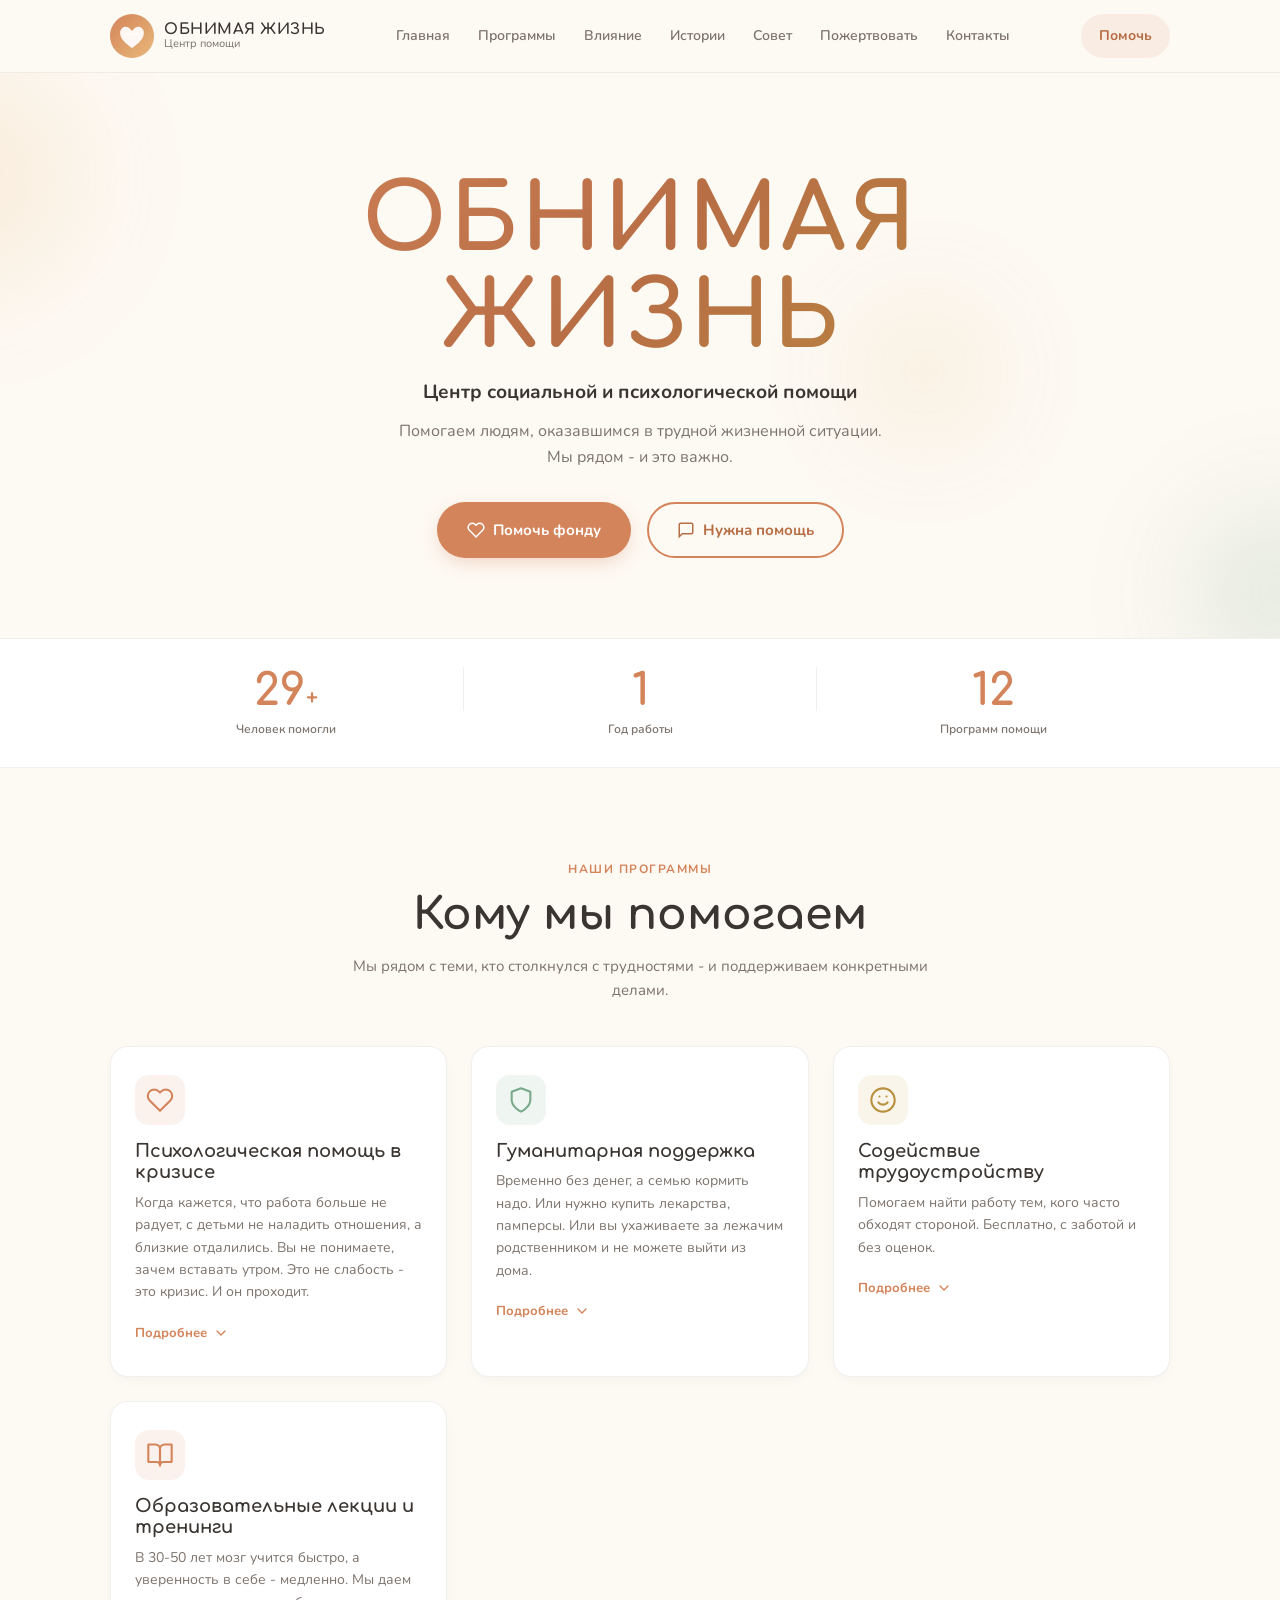
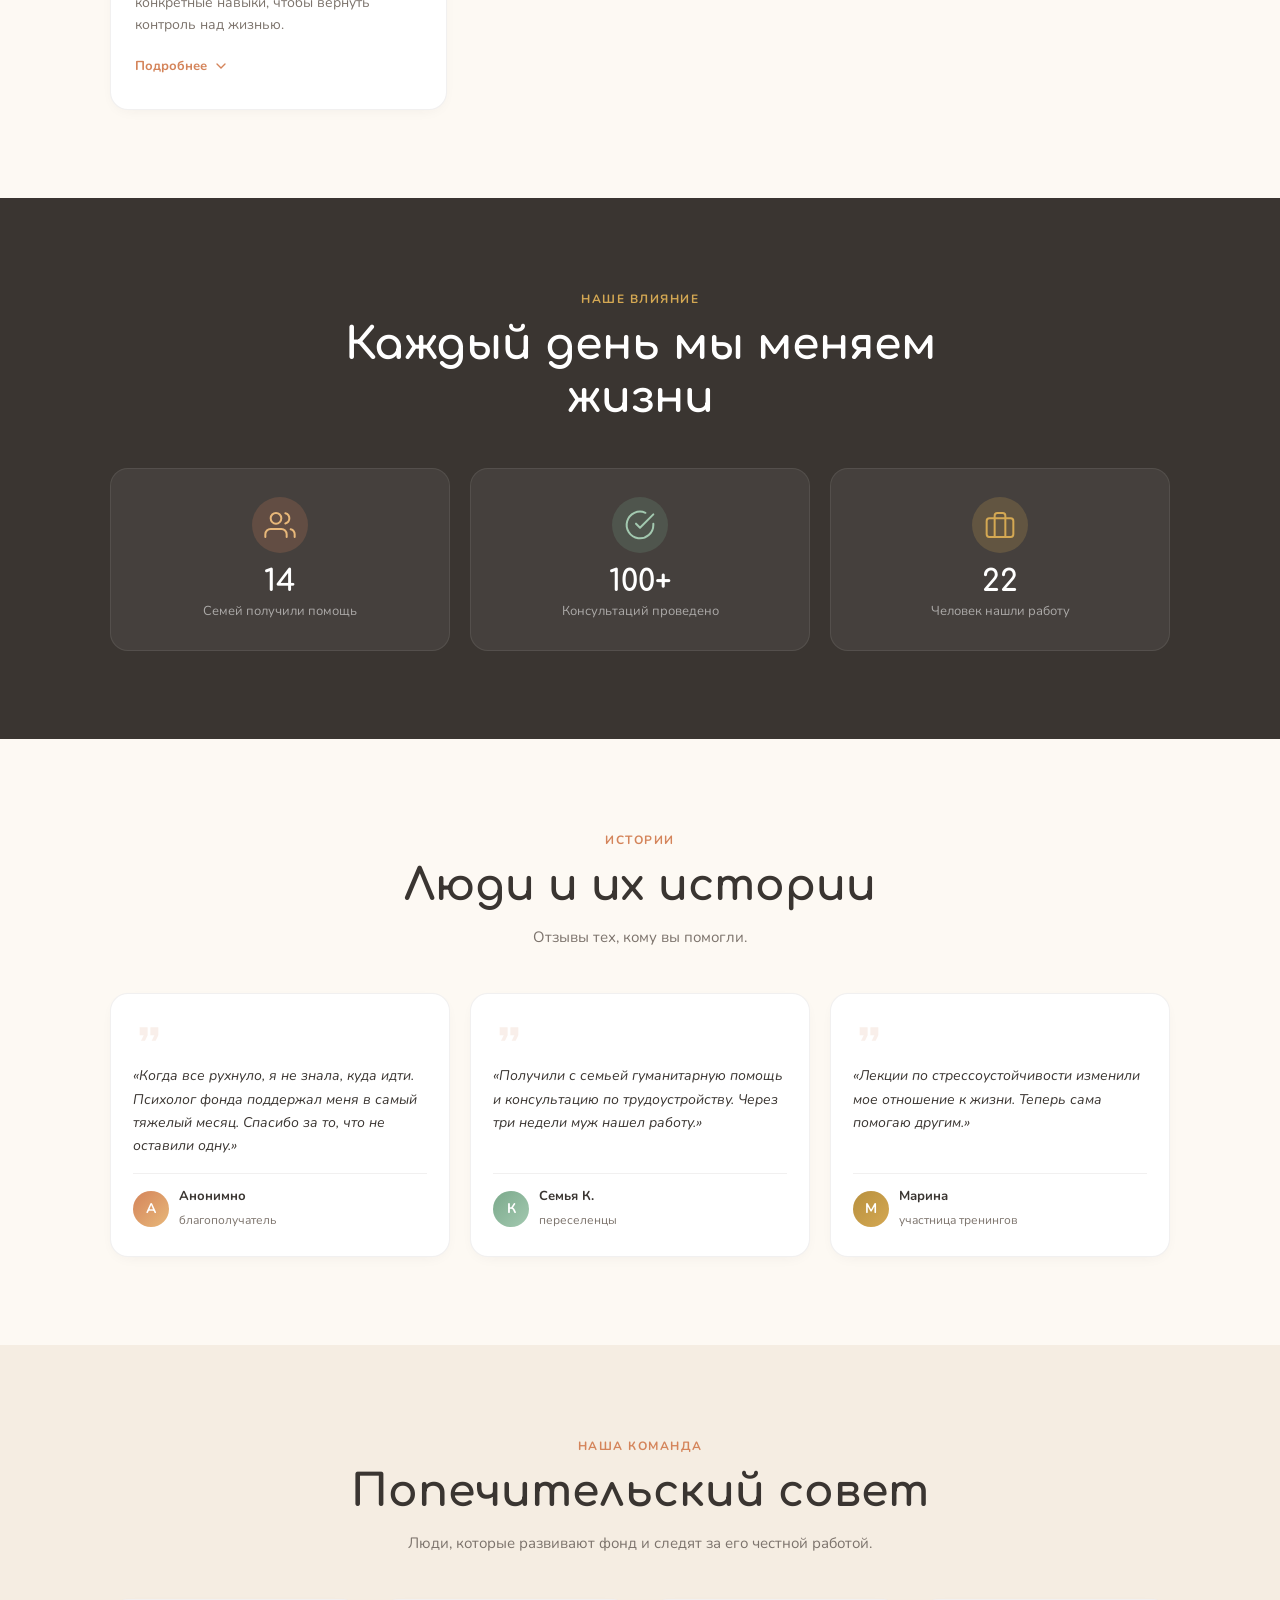
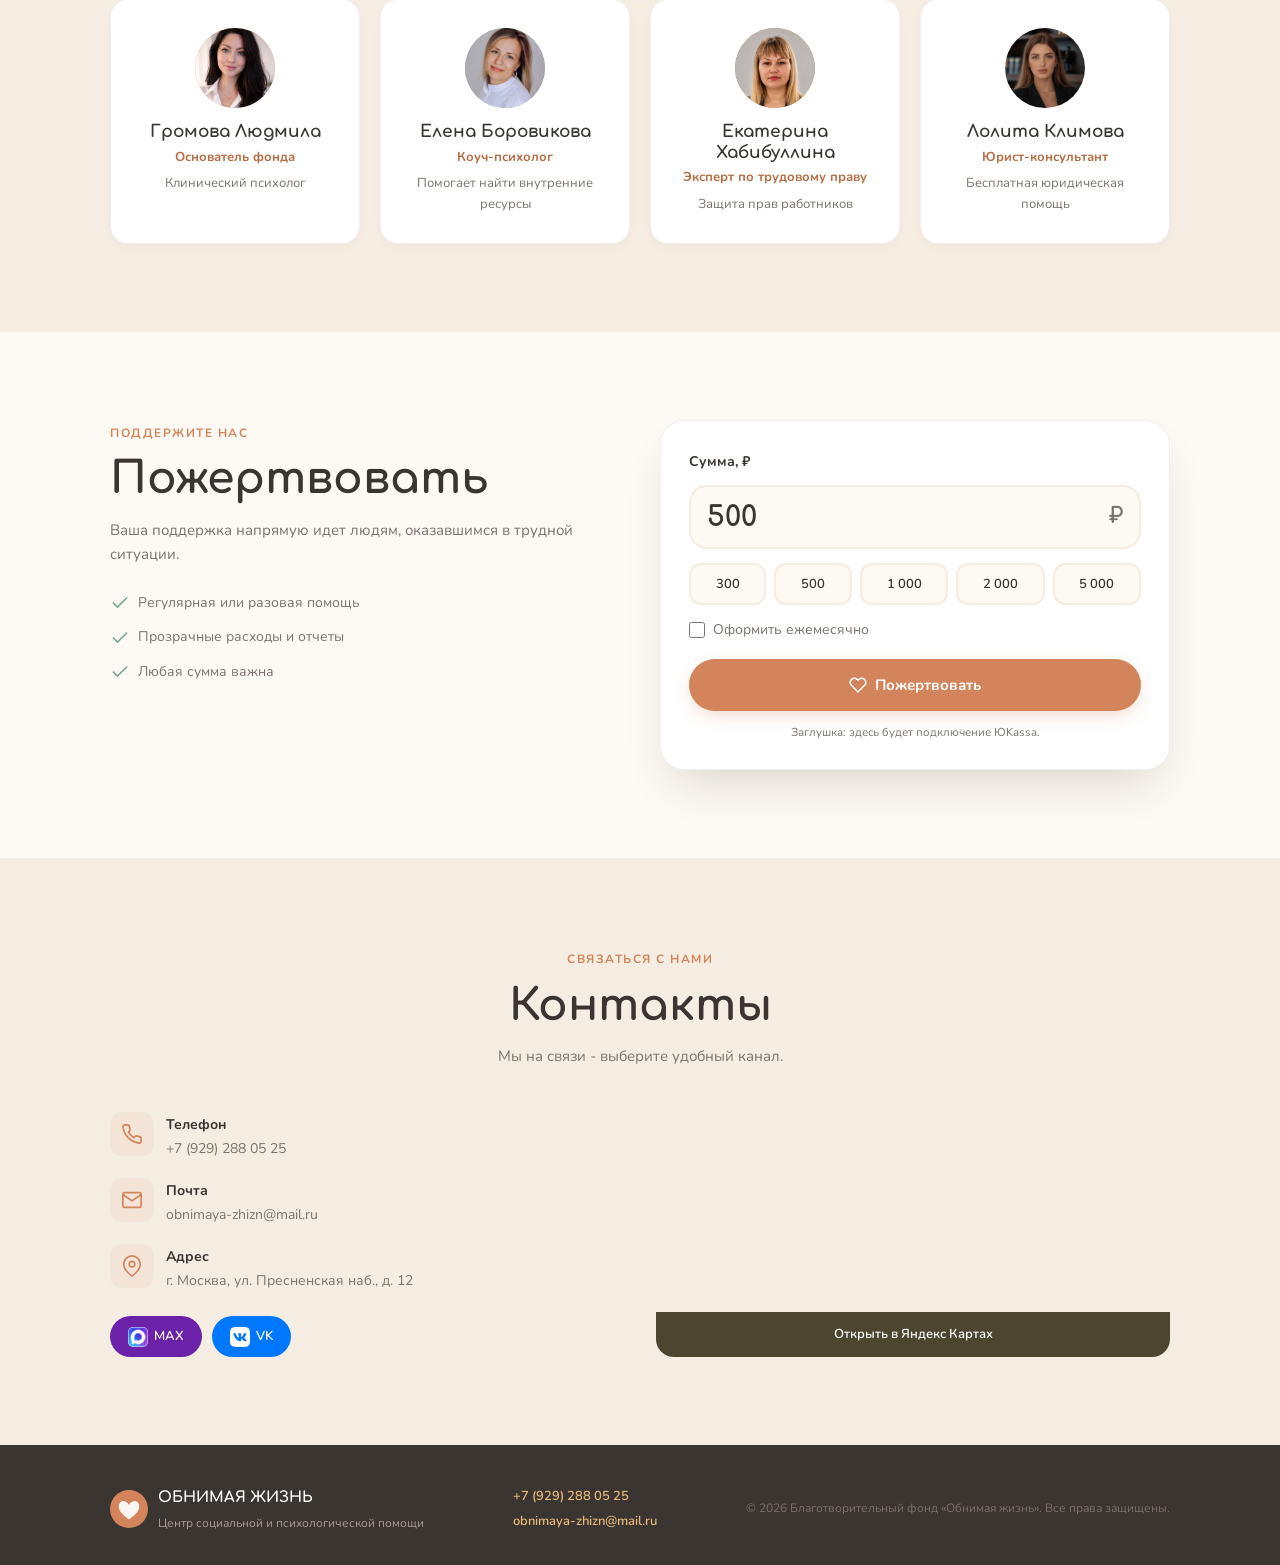
==== index.html @ 8d812152 "Add files via upload" ====
<!DOCTYPE html>
<html lang="ru">
<head>
  <meta charset="UTF-8" />
  <meta name="viewport" content="width=device-width, initial-scale=1.0" />
  <meta name="color-scheme" content="light" />
  <title>ОБНИМАЯ ЖИЗНЬ - Центр социальной и психологической помощи</title>
  <meta name="description" content="Благотворительный фонд «Обнимая жизнь» - помогаем людям, оказавшимся в трудной жизненной ситуации." />
  <link rel="preconnect" href="https://fonts.googleapis.com" />
  <link rel="preconnect" href="https://fonts.gstatic.com" crossorigin />
  <link href="https://fonts.googleapis.com/css2?family=Nunito:wght@400;500;600;700;800&family=Comfortaa:wght@400;500;600;700&display=swap" rel="stylesheet" />
  <link rel="stylesheet" href="styles.css" />
</head>
<body>

  <a href="#main-content" class="skip-link">Перейти к основному содержимому</a>

  <div class="scroll-progress" id="scrollProgress"></div>

  <header class="site-header" id="siteHeader">
    <div class="container header-inner">
      <a href="#home" class="brand" aria-label="Обнимая жизнь - на главную">
        <svg class="brand-logo" viewBox="0 0 44 44" width="44" height="44" aria-hidden="true" focusable="false">
          <defs>
            <linearGradient id="logoGrad" x1="0%" y1="0%" x2="100%" y2="100%">
              <stop offset="0%" stop-color="#D4845A"/>
              <stop offset="100%" stop-color="#E8B87A"/>
            </linearGradient>
          </defs>
          <circle cx="22" cy="22" r="22" fill="url(#logoGrad)"/>
          <path d="M22 34c-1.5-1-8-5.5-10.5-10C9 19 10 14.5 14 13c2.5-1 5.5.5 8 4 2.5-3.5 5.5-5 8-4 4 1.5 5 6 2.5 11C30 28.5 23.5 33 22 34z" fill="#fff" fill-opacity=".92"/>
          <path d="M16 21c1.5-2 3.5-2.5 6 0 2.5-2.5 4.5-2 6 0" stroke="#fff" stroke-width="1.8" fill="none" stroke-linecap="round" opacity=".5"/>
        </svg>
        <span class="brand-text">
          <strong>ОБНИМАЯ ЖИЗНЬ</strong>
          <small>Центр помощи</small>
        </span>
      </a>

      <nav class="nav" id="nav">
        <a href="#home">Главная</a>
        <a href="#programs">Программы</a>
        <a href="#impact">Влияние</a>
        <a href="#reviews">Истории</a>
        <a href="#council">Совет</a>
        <a href="#donate">Пожертвовать</a>
        <a href="#contacts">Контакты</a>
      </nav>

      <div class="header-actions">
        <a href="#donate" class="btn btn-ghost">Помочь</a>
        <button class="nav-toggle" id="navToggle" aria-label="Открыть меню навигации">
          <svg width="24" height="24" viewBox="0 0 24 24" fill="none" stroke="currentColor" stroke-width="2" stroke-linecap="round" aria-hidden="true" focusable="false"><line x1="3" y1="6" x2="21" y2="6"/><line x1="3" y1="12" x2="21" y2="12"/><line x1="3" y1="18" x2="21" y2="18"/></svg>
        </button>
      </div>
    </div>
  </header>

  <main id="main-content">

    <!-- HERO -->
    <section class="hero" id="home">
      <div class="hero-bg">
        <div class="blob blob-1" aria-hidden="true"></div>
        <div class="blob blob-2" aria-hidden="true"></div>
        <div class="blob blob-3" aria-hidden="true"></div>
      </div>
      <div class="container hero-inner">
        <h1 class="hero-title">ОБНИМАЯ<br/>ЖИЗНЬ</h1>
        <p class="hero-sub">Центр социальной и психологической помощи</p>
        <p class="hero-desc">Помогаем людям, оказавшимся в трудной жизненной ситуации.<br/>Мы рядом - и это важно.</p>
        <div class="hero-buttons">
          <a href="#donate" class="btn btn-primary btn-lg">
            <svg width="18" height="18" viewBox="0 0 24 24" fill="none" stroke="currentColor" stroke-width="2" stroke-linecap="round" aria-hidden="true" focusable="false"><path d="M20.84 4.61a5.5 5.5 0 0 0-7.78 0L12 5.67l-1.06-1.06a5.5 5.5 0 0 0-7.78 7.78l1.06 1.06L12 21.23l7.78-7.78 1.06-1.06a5.5 5.5 0 0 0 0-7.78z"/></svg>
            Помочь фонду
          </a>
          <button class="btn btn-outline btn-lg" id="needHelpBtn">
            <svg width="18" height="18" viewBox="0 0 24 24" fill="none" stroke="currentColor" stroke-width="2" stroke-linecap="round" aria-hidden="true" focusable="false"><path d="M21 15a2 2 0 0 1-2 2H7l-4 4V5a2 2 0 0 1 2-2h14a2 2 0 0 1 2 2z"/></svg>
            Нужна помощь
          </button>
        </div>
      </div>
    </section>

    <!-- STATS -->
    <section class="stats-bar">
      <div class="container stats-inner">
        <div class="stat reveal">
          <span class="stat-value">
            <span class="stat-num" data-target="29">0</span>
            <span class="stat-plus">+</span>
          </span>
          <span class="stat-label">Человек помогли</span>
        </div>
        <div class="stat-divider" aria-hidden="true"></div>
        <div class="stat reveal">
          <span class="stat-num" data-target="1">0</span>
          <span class="stat-label">Год работы</span>
        </div>
        <div class="stat-divider" aria-hidden="true"></div>
        <div class="stat reveal">
          <span class="stat-num" data-target="12">0</span>
          <span class="stat-label">Программ помощи</span>
        </div>
      </div>
    </section>

    <!-- PROGRAMS -->
    <section class="section" id="programs">
      <div class="container">
        <div class="section-head reveal">
          <span class="section-tag">Наши программы</span>
          <h2 class="section-title">Кому мы помогаем</h2>
          <p class="section-lead">Мы рядом с теми, кто столкнулся с трудностями - и поддерживаем конкретными делами.</p>
        </div>
        <div class="cards-grid">

          <!-- Card 1 -->
          <article class="card reveal">
            <div class="card-icon">
              <svg viewBox="0 0 24 24" width="28" height="28" fill="none" stroke="currentColor" stroke-width="1.8" stroke-linecap="round" stroke-linejoin="round" aria-hidden="true" focusable="false"><path d="M20.84 4.61a5.5 5.5 0 0 0-7.78 0L12 5.67l-1.06-1.06a5.5 5.5 0 0 0-7.78 7.78l1.06 1.06L12 21.23l7.78-7.78 1.06-1.06a5.5 5.5 0 0 0 0-7.78z"/></svg>
            </div>
            <h3>Психологическая помощь в кризисе</h3>
            <p>Когда кажется, что работа больше не радует, с детьми не наладить отношения, а близкие отдалились. Вы не понимаете, зачем вставать утром. Это не слабость - это кризис. И он проходит.</p>
            <div class="card-expand" id="expand1">
              <p>Это не лень и не придумки. Это настоящий момент, когда нужна поддержка. Мы бесплатно консультируем дистанционно - просто напишите нам.</p>
              <p>Наши психологи работают с людьми, которые пережили катастрофы, конфликты, потеряли близких или просто зашли в тупик. Без суждений, без лишних вопросов.</p>
            </div>
            <button class="card-toggle" data-target="expand1" aria-expanded="false" aria-controls="expand1">
              <span class="toggle-text">Подробнее</span>
              <svg class="toggle-icon" width="16" height="16" viewBox="0 0 24 24" fill="none" stroke="currentColor" stroke-width="2" stroke-linecap="round" aria-hidden="true" focusable="false"><polyline points="6 9 12 15 18 9"/></svg>
            </button>
          </article>

          <!-- Card 2 -->
          <article class="card reveal">
            <div class="card-icon card-icon--green">
              <svg viewBox="0 0 24 24" width="28" height="28" fill="none" stroke="currentColor" stroke-width="1.8" stroke-linecap="round" stroke-linejoin="round" aria-hidden="true" focusable="false"><path d="M12 22s8-4 8-10V5l-8-3-8 3v7c0 6 8 10 8 10z"/></svg>
            </div>
            <h3>Гуманитарная поддержка</h3>
            <p>Временно без денег, а семью кормить надо. Или нужно купить лекарства, памперсы. Или вы ухаживаете за лежачим родственником и не можете выйти из дома.</p>
            <div class="card-expand" id="expand2">
              <p>Переехали в другой город без вещей? Мы не будем спрашивать почему. Просто дадим всё, что нужно.</p>
              <p>Продукты, вещи, средства гигиены - всё это мы собираем и передаём семьям, инвалидам, пенсионерам и переселенцам. Быстро и без бюрократии.</p>
            </div>
            <button class="card-toggle" data-target="expand2" aria-expanded="false" aria-controls="expand2">
              <span class="toggle-text">Подробнее</span>
              <svg class="toggle-icon" width="16" height="16" viewBox="0 0 24 24" fill="none" stroke="currentColor" stroke-width="2" stroke-linecap="round" aria-hidden="true" focusable="false"><polyline points="6 9 12 15 18 9"/></svg>
            </button>
          </article>

          <!-- Card 3 -->
          <article class="card reveal">
            <div class="card-icon card-icon--amber">
              <svg viewBox="0 0 24 24" width="28" height="28" fill="none" stroke="currentColor" stroke-width="1.8" stroke-linecap="round" stroke-linejoin="round" aria-hidden="true" focusable="false"><circle cx="12" cy="12" r="10"/><path d="M8 14s1.5 2 4 2 4-2 4-2"/><line x1="9" y1="9" x2="9.01" y2="9"/><line x1="15" y1="9" x2="15.01" y2="9"/></svg>
            </div>
            <h3>Содействие трудоустройству</h3>
            <p>Помогаем найти работу тем, кого часто обходят стороной. Бесплатно, с заботой и без оценок.</p>
            <div class="card-expand" id="expand3">
              <p><strong>Карьерная консультация (онлайн, 1 час):</strong> Разберемся, куда вас реально возьмут с вашим опытом. Даже если кажется, что он никому не нужен.</p>
              <p><strong>Резюме, которое работает:</strong> Напишем так, чтобы акцент был на результат, а не на годы. Скроем возраст, перерывы, отсутствие диплома.</p>
              <p><strong>Подготовка к собеседованию:</strong> Потренируемся ответить на сложные вопросы: "Почему ушли?", "Вам не много лет?" Учим отвечать с достоинством.</p>
              <p><strong>Работодатели, которые ждут:</strong> Компании, берущие людей 40+, с инвалидностью, мам в декрете. Ваше резюме увидят первым.</p>
              <p><strong>Проверка трудового договора:</strong> Перед подписанием покажите нам - проверим, нет ли ловушек или заниженной оплаты.</p>
            </div>
            <button class="card-toggle" data-target="expand3" aria-expanded="false" aria-controls="expand3">
              <span class="toggle-text">Подробнее</span>
              <svg class="toggle-icon" width="16" height="16" viewBox="0 0 24 24" fill="none" stroke="currentColor" stroke-width="2" stroke-linecap="round" aria-hidden="true" focusable="false"><polyline points="6 9 12 15 18 9"/></svg>
            </button>
          </article>

          <!-- Card 4 -->
          <article class="card card--wide reveal">
            <div class="card-icon">
              <svg viewBox="0 0 24 24" width="28" height="28" fill="none" stroke="currentColor" stroke-width="1.8" stroke-linecap="round" stroke-linejoin="round" aria-hidden="true" focusable="false"><path d="M2 3h6a4 4 0 0 1 4 4v14a3 3 0 0 0-3-3H2z"/><path d="M22 3h-6a4 4 0 0 0-4 4v14a3 3 0 0 1 3-3h7z"/></svg>
            </div>
            <h3>Образовательные лекции и тренинги</h3>
            <p>В 30-50 лет мозг учится быстро, а уверенность в себе - медленно. Мы даем конкретные навыки, чтобы вернуть контроль над жизнью.</p>
            <div class="card-expand" id="expand4">
              <p>Все бесплатно. В записи - можно смотреть ночью, когда не спится. Стрессоустойчивость, самопомощь, здоровье, закон - все, что нужно, чтобы вернуться к жизни.</p>
            </div>
            <button class="card-toggle" data-target="expand4" aria-expanded="false" aria-controls="expand4">
              <span class="toggle-text">Подробнее</span>
              <svg class="toggle-icon" width="16" height="16" viewBox="0 0 24 24" fill="none" stroke="currentColor" stroke-width="2" stroke-linecap="round" aria-hidden="true" focusable="false"><polyline points="6 9 12 15 18 9"/></svg>
            </button>
          </article>

        </div>
      </div>
    </section>

    <!-- IMPACT -->
    <section class="section section--dark" id="impact">
      <div class="container">
        <div class="section-head reveal">
          <span class="section-tag section-tag--light">Наше влияние</span>
          <h2 class="section-title section-title--light">Каждый день мы меняем жизни</h2>
        </div>
        <div class="impact-grid">
          <div class="impact-card reveal">
            <div class="impact-icon">
              <svg viewBox="0 0 24 24" width="32" height="32" fill="none" stroke="currentColor" stroke-width="1.5" stroke-linecap="round" stroke-linejoin="round" aria-hidden="true" focusable="false"><path d="M17 21v-2a4 4 0 0 0-4-4H5a4 4 0 0 0-4 4v2"/><circle cx="9" cy="7" r="4"/><path d="M23 21v-2a4 4 0 0 0-3-3.87"/><path d="M16 3.13a4 4 0 0 1 0 7.75"/></svg>
            </div>
            <h3>14</h3>
            <p>Семей получили помощь</p>
          </div>
          <div class="impact-card reveal">
            <div class="impact-icon impact-icon--green">
              <svg viewBox="0 0 24 24" width="32" height="32" fill="none" stroke="currentColor" stroke-width="1.5" stroke-linecap="round" stroke-linejoin="round" aria-hidden="true" focusable="false"><path d="M22 11.08V12a10 10 0 1 1-5.93-9.14"/><polyline points="22 4 12 14.01 9 11.01"/></svg>
            </div>
            <h3>100+</h3>
            <p>Консультаций проведено</p>
          </div>
          <div class="impact-card reveal">
            <div class="impact-icon impact-icon--amber">
              <svg viewBox="0 0 24 24" width="32" height="32" fill="none" stroke="currentColor" stroke-width="1.5" stroke-linecap="round" stroke-linejoin="round" aria-hidden="true" focusable="false"><rect x="2" y="7" width="20" height="14" rx="2" ry="2"/><path d="M16 21V5a2 2 0 0 0-2-2h-4a2 2 0 0 0-2 2v16"/></svg>
            </div>
            <h3>22</h3>
            <p>Человек нашли работу</p>
          </div>
        </div>
      </div>
    </section>

    <!-- REVIEWS -->
    <section class="section" id="reviews">
      <div class="container">
        <div class="section-head reveal">
          <span class="section-tag">Истории</span>
          <h2 class="section-title">Люди и их истории</h2>
          <p class="section-lead">Отзывы тех, кому вы помогли.</p>
        </div>
        <div class="reviews-grid">
          <blockquote class="review reveal">
            <div class="review-quote" aria-hidden="true">
              <svg viewBox="0 0 24 24" width="32" height="32" fill="currentColor" opacity=".12" focusable="false"><path d="M6 17h3l2-4V7H5v6h3zm8 0h3l2-4V7h-6v6h3z"/></svg>
            </div>
            <p>«Когда все рухнуло, я не знала, куда идти. Психолог фонда поддержал меня в самый тяжелый месяц. Спасибо за то, что не оставили одну.»</p>
            <footer>
              <div class="review-avatar" aria-hidden="true">А</div>
              <div>
                <strong>Анонимно</strong>
                <span>благополучатель</span>
              </div>
            </footer>
          </blockquote>
          <blockquote class="review reveal">
            <div class="review-quote" aria-hidden="true">
              <svg viewBox="0 0 24 24" width="32" height="32" fill="currentColor" opacity=".12" focusable="false"><path d="M6 17h3l2-4V7H5v6h3zm8 0h3l2-4V7h-6v6h3z"/></svg>
            </div>
            <p>«Получили с семьей гуманитарную помощь и консультацию по трудоустройству. Через три недели муж нашел работу.»</p>
            <footer>
              <div class="review-avatar review-avatar--green" aria-hidden="true">К</div>
              <div>
                <strong>Семья К.</strong>
                <span>переселенцы</span>
              </div>
            </footer>
          </blockquote>
          <blockquote class="review reveal">
            <div class="review-quote" aria-hidden="true">
              <svg viewBox="0 0 24 24" width="32" height="32" fill="currentColor" opacity=".12" focusable="false"><path d="M6 17h3l2-4V7H5v6h3zm8 0h3l2-4V7h-6v6h3z"/></svg>
            </div>
            <p>«Лекции по стрессоустойчивости изменили мое отношение к жизни. Теперь сама помогаю другим.»</p>
            <footer>
              <div class="review-avatar review-avatar--amber" aria-hidden="true">М</div>
              <div>
                <strong>Марина</strong>
                <span>участница тренингов</span>
              </div>
            </footer>
          </blockquote>
        </div>
      </div>
    </section>

    <!-- COUNCIL -->
    <section class="section section--cream" id="council">
      <div class="container">
        <div class="section-head reveal">
          <span class="section-tag">Наша команда</span>
          <h2 class="section-title">Попечительский совет</h2>
          <p class="section-lead">Люди, которые развивают фонд и следят за его честной работой.</p>
        </div>
        <div class="team-grid">
          <article class="member reveal">
            <div class="member-avatar av-1">
              <img src="Людимила громова.webp" alt="Громова Людмила" loading="lazy" />
            </div>
            <h3>Громова Людмила</h3>
            <p class="member-role">Основатель фонда</p>
            <p class="member-desc">Клинический психолог</p>
          </article>
          <article class="member reveal">
            <div class="member-avatar av-2">
              <img src="елена боровикава.webp" alt="Елена Боровикова" loading="lazy" />
            </div>
            <h3>Елена Боровикова</h3>
            <p class="member-role">Коуч-психолог</p>
            <p class="member-desc">Помогает найти внутренние ресурсы</p>
          </article>
          <article class="member reveal">
            <div class="member-avatar av-3">
              <img src="екатерина.png" alt="Екатерина Хабибуллина" loading="lazy" />
            </div>
            <h3>Екатерина Хабибуллина</h3>
            <p class="member-role">Эксперт по трудовому праву</p>
            <p class="member-desc">Защита прав работников</p>
          </article>
          <article class="member reveal">
            <div class="member-avatar av-4">
              <img src="лолита.jpg" alt="Лолита Климова" loading="lazy" />
            </div>
            <h3>Лолита Климова</h3>
            <p class="member-role">Юрист-консультант</p>
            <p class="member-desc">Бесплатная юридическая помощь</p>
          </article>
        </div>
      </div>
    </section>

    <!-- DONATE -->
    <section class="section" id="donate">
      <div class="container donate-wrap">
        <div class="donate-info reveal">
          <span class="section-tag">Поддержите нас</span>
          <h2 class="section-title">Пожертвовать</h2>
          <p class="section-lead">Ваша поддержка напрямую идет людям, оказавшимся в трудной ситуации.</p>
          <ul class="donate-points">
            <li>
              <svg width="20" height="20" viewBox="0 0 24 24" fill="none" stroke="currentColor" stroke-width="2" stroke-linecap="round" aria-hidden="true" focusable="false"><polyline points="20 6 9 17 4 12"/></svg>
              Регулярная или разовая помощь
            </li>
            <li>
              <svg width="20" height="20" viewBox="0 0 24 24" fill="none" stroke="currentColor" stroke-width="2" stroke-linecap="round" aria-hidden="true" focusable="false"><polyline points="20 6 9 17 4 12"/></svg>
              Прозрачные расходы и отчеты
            </li>
            <li>
              <svg width="20" height="20" viewBox="0 0 24 24" fill="none" stroke="currentColor" stroke-width="2" stroke-linecap="round" aria-hidden="true" focusable="false"><polyline points="20 6 9 17 4 12"/></svg>
              Любая сумма важна
            </li>
          </ul>
        </div>
        <form class="donate-card reveal" id="donateForm">
          <label class="donate-label" for="amount">Сумма, ₽</label>
          <div class="amount-field">
            <input type="number" id="amount" name="amount" min="50" step="50" value="500" inputmode="numeric" autocomplete="off" />
            <span class="rub">₽</span>
          </div>
          <div class="presets" id="presets">
            <button type="button" data-amount="300">300</button>
            <button type="button" data-amount="500">500</button>
            <button type="button" data-amount="1000">1 000</button>
            <button type="button" data-amount="2000">2 000</button>
            <button type="button" data-amount="5000">5 000</button>
          </div>
          <label class="donate-check" for="monthly">
            <input type="checkbox" id="monthly" /> Оформить ежемесячно
          </label>
          <button type="submit" class="btn btn-primary btn-block btn-lg">
            <svg width="18" height="18" viewBox="0 0 24 24" fill="none" stroke="currentColor" stroke-width="2" stroke-linecap="round" aria-hidden="true" focusable="false"><path d="M20.84 4.61a5.5 5.5 0 0 0-7.78 0L12 5.67l-1.06-1.06a5.5 5.5 0 0 0-7.78 7.78l1.06 1.06L12 21.23l7.78-7.78 1.06-1.06a5.5 5.5 0 0 0 0-7.78z"/></svg>
            Пожертвовать
          </button>
          <p class="donate-note">Заглушка: здесь будет подключение ЮKassa.</p>
        </form>
      </div>
    </section>

    <!-- CONTACTS -->
    <section class="section section--cream" id="contacts">
      <div class="container">
        <div class="section-head reveal">
          <span class="section-tag">Связаться с нами</span>
          <h2 class="section-title">Контакты</h2>
          <p class="section-lead">Мы на связи - выберите удобный канал.</p>
        </div>
        <div class="contacts-wrap">
          <div class="contacts-info reveal">
            <div class="contact-row">
              <div class="contact-ic">
                <svg viewBox="0 0 24 24" width="22" height="22" fill="none" stroke="currentColor" stroke-width="1.8" stroke-linecap="round" stroke-linejoin="round" aria-hidden="true" focusable="false"><path d="M22 16.92v3a2 2 0 0 1-2.18 2 19.79 19.79 0 0 1-8.63-3.07 19.5 19.5 0 0 1-6-6 19.79 19.79 0 0 1-3.07-8.67A2 2 0 0 1 4.11 2h3a2 2 0 0 1 2 1.72 12.84 12.84 0 0 0 .7 2.81 2 2 0 0 1-.45 2.11L8.09 9.91a16 16 0 0 0 6 6l1.27-1.27a2 2 0 0 1 2.11-.45 12.84 12.84 0 0 0 2.81.7A2 2 0 0 1 22 16.92z"/></svg>
              </div>
              <div>
                <strong>Телефон</strong>
                <p><a href="tel:+79292880525">+7 (929) 288 05 25</a></p>
              </div>
            </div>
            <div class="contact-row">
              <div class="contact-ic">
                <svg viewBox="0 0 24 24" width="22" height="22" fill="none" stroke="currentColor" stroke-width="1.8" stroke-linecap="round" stroke-linejoin="round" aria-hidden="true" focusable="false"><path d="M4 4h16c1.1 0 2 .9 2 2v12c0 1.1-.9 2-2 2H4c-1.1 0-2-.9-2-2V6c0-1.1.9-2 2-2z"/><polyline points="22,6 12,13 2,6"/></svg>
              </div>
              <div>
                <strong>Почта</strong>
                <p><a href="mailto:obnimaya-zhizn@mail.ru">obnimaya-zhizn@mail.ru</a></p>
              </div>
            </div>
            <div class="contact-row">
              <div class="contact-ic">
                <svg viewBox="0 0 24 24" width="22" height="22" fill="none" stroke="currentColor" stroke-width="1.8" stroke-linecap="round" stroke-linejoin="round" aria-hidden="true" focusable="false"><path d="M21 10c0 7-9 13-9 13s-9-6-9-13a9 9 0 0 1 18 0z"/><circle cx="12" cy="10" r="3"/></svg>
              </div>
              <div>
                <strong>Адрес</strong>
                <p>г. Москва, ул. Пресненская наб., д. 12</p>
              </div>
            </div>
            <div class="socials">
              <a href="#" class="social social-max" data-net="MAX" aria-label="Мы в MAX">
                <img class="max-icon max-icon--social" src="max-icon.png" alt="" aria-hidden="true" />
                MAX
              </a>
              <a href="#" class="social social-vk" data-net="VK" aria-label="Мы во ВКонтакте">
                <svg viewBox="0 0 24 24" width="20" height="20" fill="currentColor" aria-hidden="true" focusable="false"><path d="M15.684 0H8.316C1.592 0 0 1.592 0 8.316v7.368C0 22.408 1.592 24 8.316 24h7.368C22.408 24 24 22.408 24 15.684V8.316C24 1.592 22.391 0 15.684 0zm3.692 17.123h-1.744c-.66 0-.864-.525-2.05-1.727-1.033-1-1.49-1.135-1.744-1.135-.356 0-.458.102-.458.593v1.575c0 .424-.135.678-1.253.678-1.846 0-3.896-1.118-5.335-3.202C4.624 10.857 4.03 8.57 4.03 8.096c0-.254.102-.491.593-.491h1.744c.44 0 .61.203.78.678.847 2.49 2.27 4.675 2.852 4.675.22 0 .322-.102.322-.66V9.721c-.068-1.186-.695-1.287-.695-1.71 0-.203.17-.407.44-.407h2.744c.373 0 .508.203.508.643v3.473c0 .372.17.508.271.508.22 0 .407-.136.813-.542 1.253-1.406 2.15-3.574 2.15-3.574.119-.254.322-.491.763-.491h1.744c.525 0 .644.27.525.643-.22 1.017-2.354 4.031-2.354 4.031-.186.305-.254.44 0 .78.186.254.796.779 1.203 1.253.745.847 1.32 1.558 1.473 2.05.17.49-.085.744-.576.744z"/></svg>
                VK
              </a>
            </div>
          </div>
          <div class="map-wrap reveal">
            <div class="map-link">
              <iframe src="https://yandex.ru/map-widget/v1/?ll=37.537434%2C55.749633&amp;z=16.63&amp;pt=37.537434%2C55.749633%2Cpm2rdl&amp;lang=ru_RU" width="100%" height="100%" style="border:0; border-radius: 16px;" allowfullscreen loading="lazy" referrerpolicy="no-referrer-when-downgrade" title="Интерактивная карта: Москва, Пресненская набережная, 12"></iframe>
              <a href="https://yandex.ru/maps/213/moscow/house/presnenskaya_naberezhnaya_12/Z04YcwRnTUYDQFtvfXt1eHpgZw==/?indoorLevel=1&amp;ll=37.537434%2C55.749633&amp;z=16.63" target="_blank" rel="noopener noreferrer" class="map-overlay" aria-label="Открыть адрес фонда на Яндекс Картах">Открыть в Яндекс Картах</a>
            </div>
          </div>
        </div>
      </div>
    </section>

  </main>

  <footer class="site-footer">
    <div class="container footer-inner">
      <div class="brand brand--footer">
        <svg class="brand-logo" viewBox="0 0 44 44" width="38" height="38" aria-hidden="true" focusable="false">
          <circle cx="22" cy="22" r="22" fill="#D4845A"/>
          <path d="M22 34c-1.5-1-8-5.5-10.5-10C9 19 10 14.5 14 13c2.5-1 5.5.5 8 4 2.5-3.5 5.5-5 8-4 4 1.5 5 6 2.5 11C30 28.5 23.5 33 22 34z" fill="#fff" fill-opacity=".92"/>
        </svg>
        <div>
          <strong>ОБНИМАЯ ЖИЗНЬ</strong>
          <p>Центр социальной и психологической помощи</p>
        </div>
      </div>
      <div class="footer-contacts">
        <a href="tel:+79292880525">+7 (929) 288 05 25</a>
        <a href="mailto:obnimaya-zhizn@mail.ru">obnimaya-zhizn@mail.ru</a>
      </div>
      <p class="footer-copy">© 2026 Благотворительный фонд «Обнимая жизнь». Все права защищены.</p>
    </div>
  </footer>

  <!-- MODAL -->
  <div class="modal" id="helpModal" aria-hidden="true">
    <div class="modal-backdrop" id="helpBackdrop"></div>
    <div class="modal-box" role="dialog" aria-modal="true" aria-labelledby="helpTitle">
      <button class="modal-close" id="helpClose" aria-label="Закрыть модальное окно">
        <svg width="20" height="20" viewBox="0 0 24 24" fill="none" stroke="currentColor" stroke-width="2" stroke-linecap="round" aria-hidden="true" focusable="false"><line x1="18" y1="6" x2="6" y2="18"/><line x1="6" y1="6" x2="18" y2="18"/></svg>
      </button>
      <h3 id="helpTitle">Куда вам удобнее написать?</h3>
      <p class="modal-sub">Выберите мессенджер - мы свяжемся с вами и поможем.</p>
      <div class="help-choices">
        <a href="https://max.com/" class="help-choice" data-net="MAX" target="_blank" rel="noopener noreferrer">
          <span class="hc-ic hc-ic--max">
            <img class="max-icon max-icon--modal" src="max-icon.png" alt="" aria-hidden="true" />
          </span>
          <strong>MAX</strong>
        </a>
        <a href="https://vk.com/" class="help-choice" data-net="VK" target="_blank" rel="noopener noreferrer">
          <span class="hc-ic hc-ic--vk">
            <svg viewBox="0 0 24 24" width="28" height="28" fill="currentColor" aria-hidden="true" focusable="false"><path d="M15.684 0H8.316C1.592 0 0 1.592 0 8.316v7.368C0 22.408 1.592 24 8.316 24h7.368C22.408 24 24 22.408 24 15.684V8.316C24 1.592 22.391 0 15.684 0zm3.692 17.123h-1.744c-.66 0-.864-.525-2.05-1.727-1.033-1-1.49-1.135-1.744-1.135-.356 0-.458.102-.458.593v1.575c0 .424-.135.678-1.253.678-1.846 0-3.896-1.118-5.335-3.202C4.624 10.857 4.03 8.57 4.03 8.096c0-.254.102-.491.593-.491h1.744c.44 0 .61.203.78.678.847 2.49 2.27 4.675 2.852 4.675.22 0 .322-.102.322-.66V9.721c-.068-1.186-.695-1.287-.695-1.71 0-.203.17-.407.44-.407h2.744c.373 0 .508.203.508.643v3.473c0 .372.17.508.271.508.22 0 .407-.136.813-.542 1.253-1.406 2.15-3.574 2.15-3.574.119-.254.322-.491.763-.491h1.744c.525 0 .644.27.525.643-.22 1.017-2.354 4.031-2.354 4.031-.186.305-.254.44 0 .78.186.254.796.779 1.203 1.253.745.847 1.32 1.558 1.473 2.05.17.49-.085.744-.576.744z"/></svg>
          </span>
          <strong>VK</strong>
        </a>
      </div>
      <p class="modal-note">Ссылки на мессенджеры добавим позже.</p>
    </div>
  </div>

  <script src="script.js"></script>
</body>
</html>
---- styles.css ----
/* ========================================
   ОБНИМАЯ ЖИЗНЬ — Design v3 (Mobile-first)
   ======================================== */

:root {
  --warm: #D4845A;
  --warm-dark: #B86E45;
  --warm-light: #E8B87A;
  --green: #7BA98B;
  --green-dark: #5d8a6e;
  --amber: #D4A853;
  --amber-dark: #B8903E;
  --cream: #FDF9F3;
  --cream-2: #F5EDE2;
  --dark: #3A3531;
  --muted: #7c736c;
  --white: #FFFFFF;
  --border: rgba(58, 53, 49, .07);
  --shadow: 0 12px 32px -12px rgba(58, 53, 49, .15);
  --shadow-sm: 0 4px 16px -8px rgba(58, 53, 49, .1);
  --shadow-lg: 0 24px 48px -16px rgba(58, 53, 49, .2);
  --radius: 18px;
  --radius-sm: 12px;
  --radius-lg: 24px;
}

*, *::before, *::after { box-sizing: border-box; margin: 0; padding: 0; }
html { scroll-behavior: smooth; scroll-padding-top: 72px; }
body {
  font-family: 'Nunito', system-ui, sans-serif;
  color: var(--dark);
  background: var(--cream);
  line-height: 1.6;
  -webkit-font-smoothing: antialiased;
  overflow-x: hidden;
}
h1, h2, h3 { font-family: 'Comfortaa', 'Nunito', cursive; line-height: 1.2; font-weight: 700; }
a { color: inherit; text-decoration: none; }
img { max-width: 100%; display: block; }
button { font-family: inherit; }
.container { width: min(1100px, 90%); margin: 0 auto; }

/* Skip link */
.skip-link {
  position: absolute; top: -100%; left: 12px;
  background: var(--warm); color: #fff; padding: 10px 18px;
  border-radius: var(--radius-sm); font-weight: 700; z-index: 9999;
  transition: top .2s;
}
.skip-link:focus { top: 12px; }

/* Scroll progress */
.scroll-progress {
  position: fixed; top: 0; left: 0; height: 3px; width: 0%;
  background: linear-gradient(90deg, var(--warm), var(--amber));
  z-index: 1000;
}

/* ========================================
   Header
   ======================================== */
.site-header {
  position: sticky; top: 0; z-index: 900;
  background: rgba(253, 249, 243, .88);
  backdrop-filter: blur(12px);
  -webkit-backdrop-filter: blur(12px);
  border-bottom: 1px solid var(--border);
}
.site-header.shrink { box-shadow: var(--shadow-sm); }
.header-inner {
  display: flex; align-items: center; justify-content: space-between;
  padding: 14px 0;
}
.site-header.shrink .header-inner { padding: 9px 0; }

.brand { display: flex; align-items: center; gap: 10px; }
.brand-text { display: flex; flex-direction: column; line-height: 1.1; }
.brand-text strong { font-family: 'Comfortaa'; font-weight: 700; font-size: 15px; letter-spacing: .5px; }
.brand-text small { color: var(--muted); font-size: 11px; }

.nav { display: none; gap: 28px; }
.nav a {
  font-weight: 600; font-size: 14px; color: var(--muted);
  position: relative; padding: 4px 0;
  transition: color .25s;
}
.nav a::after {
  content: ""; position: absolute; left: 0; bottom: -2px; height: 2px; width: 0;
  background: var(--warm);
  transition: width .3s cubic-bezier(.4,0,.2,1);
}
.nav a:hover { color: var(--dark); }
.nav a:hover::after { width: 100%; }

.header-actions { display: flex; align-items: center; gap: 10px; }
.nav-toggle {
  display: flex; border: none; background: none;
  cursor: pointer; color: var(--dark); padding: 8px;
  border-radius: var(--radius-sm);
  transition: background .2s;
}
.nav-toggle:hover { background: var(--cream-2); }
.nav-toggle svg { display: block; }

/* ========================================
   Buttons
   ======================================== */
.btn {
  display: inline-flex; align-items: center; justify-content: center; gap: 8px;
  font-weight: 700; font-size: 14px;
  padding: 11px 22px; border-radius: 999px; cursor: pointer;
  border: 2px solid transparent;
  transition: transform .15s, box-shadow .2s, background .2s, color .2s;
}
.btn:active { transform: translateY(1px) scale(.97); }
.btn-lg { padding: 14px 28px; font-size: 15px; }
.btn-block { width: 100%; }
.btn-primary {
  background: var(--warm); color: #fff;
  box-shadow: 0 6px 20px -6px rgba(212, 132, 90, .45);
}
.btn-primary:hover {
  background: var(--warm-dark);
  box-shadow: 0 8px 24px -6px rgba(184, 110, 69, .55);
}
.btn-outline { background: transparent; border-color: var(--warm); color: var(--warm-dark); }
.btn-outline:hover { background: var(--warm); color: #fff; }
.btn-ghost { background: rgba(212, 132, 90, .1); color: var(--warm-dark); padding: 9px 16px; }
.btn-ghost:hover { background: rgba(212, 132, 90, .18); }

/* ========================================
   Hero
   ======================================== */
.hero {
  position: relative; overflow: hidden;
  padding: 80px 0 60px;
  text-align: center;
}
.hero-bg { position: absolute; inset: 0; z-index: 0; }
.blob {
  position: absolute; border-radius: 50%;
  filter: blur(50px); opacity: .28;
}
.blob-1 {
  width: 320px; height: 320px;
  background: radial-gradient(circle, var(--warm-light) 0%, transparent 70%);
  top: -10%; left: -15%;
  animation: floatBlob 12s ease-in-out infinite;
}
.blob-2 {
  width: 260px; height: 260px;
  background: radial-gradient(circle, var(--green) 0%, transparent 70%);
  bottom: -15%; right: -10%;
  animation: floatBlob 15s ease-in-out infinite reverse;
}
.blob-3 {
  width: 200px; height: 200px;
  background: radial-gradient(circle, var(--amber) 0%, transparent 70%);
  top: 35%; right: 20%; opacity: .2;
  animation: floatBlob 10s ease-in-out infinite 2s;
}
@keyframes floatBlob {
  0%, 100% { transform: translate(0, 0) scale(1); }
  33% { transform: translate(20px, -15px) scale(1.04); }
  66% { transform: translate(-15px, 10px) scale(.96); }
}
.hero-inner { position: relative; z-index: 1; }
.hero-title {
  font-size: clamp(40px, 11vw, 88px); font-weight: 700;
  letter-spacing: 3px; line-height: 1.05;
  background: linear-gradient(135deg, var(--warm) 0%, var(--warm-dark) 50%, var(--amber-dark) 100%);
  -webkit-background-clip: text; background-clip: text;
  -webkit-text-fill-color: transparent;
  animation: fadeInUp .7s ease both;
  text-shadow: none;
}
.hero-sub {
  font-family: 'Nunito'; font-weight: 700;
  font-size: clamp(15px, 2.5vw, 19px);
  color: var(--dark); margin-top: 10px;
  animation: fadeInUp .7s ease .15s both;
}
.hero-desc {
  max-width: 480px; margin: 12px auto 0;
  color: var(--muted); font-size: 15px; line-height: 1.6;
  animation: fadeInUp .7s ease .25s both;
}
.hero-buttons {
  display: flex; gap: 12px; flex-wrap: wrap; justify-content: center;
  margin-top: 32px;
  animation: fadeInUp .7s ease .35s both;
}
@keyframes fadeInUp {
  from { opacity: 0; transform: translateY(24px); }
  to { opacity: 1; transform: none; }
}

/* ========================================
   Stats
   ======================================== */
.stats-bar {
  background: var(--white);
  border-top: 1px solid var(--border);
  border-bottom: 1px solid var(--border);
  padding: 28px 0;
}
.stats-inner {
  display: flex; align-items: stretch; justify-content: center;
  gap: 0; flex-wrap: nowrap;
}
.stat { text-align: center; padding: 0 20px; flex: 1; }
.stat-num {
  font-family: 'Comfortaa'; font-size: 36px; font-weight: 700;
  color: var(--warm); line-height: 1.1;
}
.stat-value { display: inline-flex; align-items: baseline; justify-content: center; }
.stat-plus { font-family: 'Comfortaa'; font-size: 22px; font-weight: 700; color: var(--warm); line-height: 1; }
.stat-label { display: block; font-size: 12px; color: var(--muted); margin-top: 4px; font-weight: 600; }
.stat-divider { width: 1px; background: var(--border); align-self: stretch; }

/* ========================================
   Sections
   ======================================== */
.section { padding: 72px 0; }
.section--dark { background: var(--dark); color: #fff; }
.section--cream { background: var(--cream-2); }
.section-head { text-align: center; max-width: 600px; margin: 0 auto 44px; }
.section-tag {
  display: inline-block; font-size: 12px; font-weight: 700;
  color: var(--warm); text-transform: uppercase; letter-spacing: 1.5px;
  margin-bottom: 10px;
}
.section-tag--light { color: var(--amber); }
.section-title { font-size: clamp(26px, 5vw, 40px); }
.section-title--light { color: #fff; }
.section-lead { margin-top: 12px; color: var(--muted); font-size: 15px; line-height: 1.6; }
.section--dark .section-lead { color: rgba(255,255,255,.55); }

.reveal {
  opacity: 0; transform: translateY(30px);
  transition: opacity .6s cubic-bezier(.4,0,.2,1), transform .6s cubic-bezier(.4,0,.2,1);
}
.reveal.in { opacity: 1; transform: none; }

/* ========================================
   Cards + Expand
   ======================================== */
.cards-grid { display: grid; grid-template-columns: 1fr; gap: 20px; }
.card {
  background: var(--white); border-radius: var(--radius); padding: 28px 24px;
  box-shadow: var(--shadow-sm);
  border: 1px solid var(--border);
  transition: transform .3s ease, box-shadow .3s ease;
  position: relative; overflow: hidden;
}
.card::before {
  content: ""; position: absolute; top: 0; left: 0; right: 0; height: 3px;
  background: linear-gradient(90deg, var(--warm), var(--amber));
  opacity: 0; transition: opacity .3s;
}
.card:hover { transform: translateY(-3px); box-shadow: var(--shadow); }
.card:hover::before { opacity: 1; }
.card-icon {
  width: 50px; height: 50px; border-radius: 14px;
  display: grid; place-items: center;
  background: rgba(212, 132, 90, .1); color: var(--warm);
  margin-bottom: 16px;
}
.card-icon--green { background: rgba(123, 169, 139, .12); color: var(--green); }
.card-icon--amber { background: rgba(212, 168, 83, .12); color: var(--amber-dark); }
.card h3 { font-size: 18px; margin-bottom: 8px; }
.card p { color: var(--muted); font-size: 14px; line-height: 1.6; }

.card-expand {
  max-height: 0; overflow: hidden;
  transition: max-height .4s cubic-bezier(.4,0,.2,1), opacity .3s;
  opacity: 0;
}
.card-expand.open { max-height: 600px; opacity: 1; }
.card-expand p { margin-top: 10px; color: var(--muted); font-size: 14px; line-height: 1.6; }
.card-expand p:first-child { margin-top: 14px; }

.card-toggle {
  display: inline-flex; align-items: center; gap: 6px;
  margin-top: 14px; font-weight: 700; font-size: 13px; color: var(--warm);
  background: none; border: none; cursor: pointer;
  padding: 6px 0;
  transition: color .2s;
}
.card-toggle:hover { color: var(--warm-dark); }
.toggle-icon {
  transition: transform .3s ease;
}
.card-toggle[aria-expanded="true"] .toggle-icon { transform: rotate(180deg); }
.card-toggle[aria-expanded="true"] .toggle-text { content: "Свернуть"; }

/* ========================================
   Impact
   ======================================== */
.impact-grid { display: grid; grid-template-columns: 1fr; gap: 16px; }
.impact-card {
  background: rgba(255,255,255,.06); border-radius: var(--radius);
  padding: 28px 20px; text-align: center;
  border: 1px solid rgba(255,255,255,.08);
  transition: background .3s, transform .3s;
}
.impact-card:hover { background: rgba(255,255,255,.09); transform: translateY(-2px); }
.impact-icon {
  width: 56px; height: 56px; border-radius: 50%;
  display: grid; place-items: center; margin: 0 auto 12px;
  background: rgba(212, 132, 90, .2); color: var(--warm-light);
}
.impact-icon--green { background: rgba(123, 169, 139, .2); color: #A3C9B0; }
.impact-icon--amber { background: rgba(212, 168, 83, .2); color: var(--amber); }
.impact-card h3 {
  font-family: 'Comfortaa'; font-size: 30px; font-weight: 700;
  color: #fff; margin-bottom: 4px; line-height: 1.1;
}
.impact-card p { font-size: 13px; color: rgba(255,255,255,.55); line-height: 1.5; }

/* ========================================
   Reviews
   ======================================== */
.reviews-grid { display: grid; grid-template-columns: 1fr; gap: 16px; }
.review {
  background: var(--white); border-radius: var(--radius); padding: 24px 22px;
  box-shadow: var(--shadow-sm); position: relative;
  border: 1px solid var(--border);
  display: flex; flex-direction: column;
}
.review-quote { margin-bottom: 6px; color: var(--warm); }
.review p { font-size: 14px; color: var(--dark); line-height: 1.65; font-style: italic; flex: 1; }
.review footer {
  display: flex; align-items: center; gap: 10px;
  margin-top: 16px; padding-top: 12px; border-top: 1px solid var(--border);
}
.review-avatar {
  width: 36px; height: 36px; border-radius: 50%;
  display: grid; place-items: center;
  background: linear-gradient(135deg, var(--warm), var(--warm-light));
  color: #fff; font-weight: 700; font-size: 14px; flex-shrink: 0;
}
.review-avatar--green { background: linear-gradient(135deg, var(--green), #A3C9B0); }
.review-avatar--amber { background: linear-gradient(135deg, var(--amber-dark), var(--amber)); }
.review footer strong { display: block; font-size: 13px; }
.review footer span { font-size: 12px; color: var(--muted); }

/* ========================================
   Council
   ======================================== */
.team-grid { display: grid; grid-template-columns: 1fr; gap: 16px; }
.member {
  text-align: center; background: var(--white); border-radius: var(--radius);
  padding: 28px 20px; box-shadow: var(--shadow-sm);
  border: 1px solid var(--border);
}
.member-avatar {
  width: 80px; height: 80px; border-radius: 50%;
  display: grid; place-items: center; margin: 0 auto 14px;
  color: #fff; overflow: hidden;
}
.member-avatar img { width: 100%; height: 100%; display: block; object-fit: cover; object-position: center; }
.av-1 { background: linear-gradient(135deg, var(--warm), var(--warm-light)); }
.av-2 { background: linear-gradient(135deg, var(--green), #A3C9B0); }
.av-3 { background: linear-gradient(135deg, var(--amber-dark), var(--amber)); }
.av-4 { background: linear-gradient(135deg, #b07cc9, #d4a8e8); }
.member h3 { font-size: 17px; font-weight: 700; }
.member-role { color: var(--warm-dark); font-weight: 700; font-size: 13px; margin: 4px 0 6px; }
.member-desc { color: var(--muted); font-size: 13px; }

/* ========================================
   Donate
   ======================================== */
.donate-wrap { display: grid; grid-template-columns: 1fr; gap: 36px; }
.donate-points { list-style: none; margin: 20px 0 0; }
.donate-points li {
  display: flex; align-items: center; gap: 8px;
  padding: 6px 0; color: var(--muted); font-size: 14px;
}
.donate-points svg { color: var(--green); flex-shrink: 0; }

.donate-card {
  background: var(--white); border-radius: var(--radius-lg); padding: 28px;
  box-shadow: var(--shadow-lg);
  border: 1px solid var(--border);
}
.donate-label { font-weight: 700; font-size: 14px; }
.amount-field { position: relative; margin-top: 10px; }
.amount-field input {
  width: 100%; font-family: 'Comfortaa'; font-weight: 700; font-size: 28px;
  padding: 14px 50px 14px 16px;
  border: 2px solid var(--cream-2); border-radius: var(--radius);
  background: var(--cream); color: var(--dark); outline: none;
  transition: border-color .25s, box-shadow .25s;
}
.amount-field input:focus {
  border-color: var(--warm);
  box-shadow: 0 0 0 3px rgba(212, 132, 90, .12);
}
.rub {
  position: absolute; right: 18px; top: 50%; transform: translateY(-50%);
  font-size: 22px; color: var(--muted); font-weight: 700;
  font-family: 'Comfortaa';
}
.presets { display: flex; flex-wrap: wrap; gap: 8px; margin: 14px 0 6px; }
.presets button {
  flex: 1 1 auto; min-width: 56px; padding: 10px 6px;
  border-radius: var(--radius-sm); border: 2px solid var(--cream-2);
  background: var(--cream); font-weight: 600; font-size: 13px;
  cursor: pointer; color: var(--dark);
  transition: border-color .2s, background .2s, color .2s, transform .15s;
}
.presets button:hover, .presets button.active {
  border-color: var(--warm); background: rgba(212, 132, 90, .08); color: var(--warm-dark);
}
.presets button:active { transform: scale(.96); }
.donate-check {
  display: flex; align-items: center; gap: 8px;
  margin: 14px 0 18px; color: var(--muted); font-size: 14px; cursor: pointer;
}
.donate-check input { width: 16px; height: 16px; accent-color: var(--warm); }
.donate-note { margin-top: 12px; font-size: 11.5px; color: var(--muted); text-align: center; }

/* ========================================
   Contacts
   ======================================== */
.contacts-wrap { display: grid; grid-template-columns: 1fr; gap: 28px; }
.contacts-info { display: flex; flex-direction: column; gap: 18px; }
.contact-row { display: flex; gap: 12px; align-items: flex-start; }
.contact-ic {
  width: 44px; height: 44px; border-radius: 12px;
  display: grid; place-items: center;
  background: rgba(212, 132, 90, .08); color: var(--warm);
  flex-shrink: 0;
}
.contact-row strong { font-weight: 700; font-size: 14px; }
.contact-row p { color: var(--muted); font-size: 14px; }
.socials { display: flex; gap: 10px; margin-top: 6px; flex-wrap: wrap; }
.social {
  display: inline-flex; align-items: center; gap: 6px;
  padding: 10px 18px; border-radius: 999px;
  font-weight: 600; font-size: 13px; color: #fff;
  transition: transform .2s, filter .2s;
}
.social:hover { transform: translateY(-2px); filter: brightness(1.12); }
.social-max { background: #6B21A8; }
.social-vk { background: #0077FF; }
.max-icon { display: block; object-fit: cover; object-position: center; }
.max-icon--social { width: 20px; height: 20px; border-radius: 5px; }

.map-wrap { display: flex; }
.map-link {
  display: flex; flex-direction: column; position: relative;
  border-radius: var(--radius); overflow: hidden; flex: 1; min-height: 240px;
}
.map-link iframe { flex: 1; min-height: 240px; }
.map-overlay {
  position: absolute; bottom: 0; left: 0; right: 0;
  background: rgba(58, 53, 31, .9); color: #fff; text-align: center;
  padding: 12px; font-weight: 600; font-size: 13px;
  transition: background .25s;
}
.map-link:hover .map-overlay { background: var(--warm); }

/* ========================================
   Footer
   ======================================== */
.site-footer { background: var(--dark); color: #efe7df; padding: 40px 0 32px; }
.footer-inner {
  display: flex; flex-direction: column; align-items: center;
  gap: 16px; text-align: center;
}
.brand--footer { color: #fff; }
.brand--footer strong { color: #fff; font-family: 'Comfortaa'; font-size: 15px; }
.brand--footer p { color: #a89e95; font-size: 12px; margin-top: 3px; }
.footer-contacts { display: flex; flex-direction: column; gap: 4px; }
.footer-contacts a { color: var(--warm-light); font-size: 13px; font-weight: 600; }
.footer-copy { font-size: 12px; color: #7a706a; }

/* ========================================
   Modal
   ======================================== */
.modal { position: fixed; inset: 0; z-index: 1100; display: none; }
.modal.open { display: block; }
.modal-backdrop {
  position: absolute; inset: 0;
  background: rgba(58, 53, 49, .55);
  backdrop-filter: blur(4px);
}
.modal-box {
  position: relative; z-index: 1; max-width: 400px; width: 90%;
  margin: 15vh auto 0;
  background: var(--white); border-radius: var(--radius-lg);
  padding: 32px 28px; box-shadow: var(--shadow-lg);
  animation: modalIn .25s cubic-bezier(.4,0,.2,1);
}
@keyframes modalIn {
  from { transform: translateY(16px) scale(.97); opacity: 0; }
  to { transform: none; opacity: 1; }
}
.modal-close {
  position: absolute; top: 14px; right: 14px;
  border: none; background: none; cursor: pointer;
  color: var(--muted); padding: 6px; border-radius: 8px;
  transition: background .2s, color .2s;
}
.modal-close:hover { background: var(--cream-2); color: var(--dark); }
.modal-close svg { display: block; }
.modal-box h3 { font-size: 22px; }
.modal-sub { color: var(--muted); margin: 8px 0 20px; font-size: 14px; }
.help-choices { display: grid; grid-template-columns: 1fr 1fr; gap: 12px; }
.help-choice {
  display: flex; flex-direction: column; align-items: center; gap: 10px;
  padding: 20px 10px; border-radius: var(--radius);
  border: 2px solid var(--cream-2); background: var(--cream);
  transition: border-color .25s, transform .2s;
}
.help-choice:hover { border-color: var(--warm); transform: translateY(-2px); }
.hc-ic {
  width: 50px; height: 50px; border-radius: 14px;
  display: grid; place-items: center; color: #fff; overflow: hidden;
}
.hc-ic--max { background: #6B21A8; }
.max-icon--modal { width: 100%; height: 100%; border-radius: inherit; }
.hc-ic--vk { background: #0077FF; }
.modal-note { margin-top: 16px; font-size: 11.5px; color: var(--muted); text-align: center; }

/* ========================================
   Compact phone layouts
   ======================================== */
@media (max-width: 639px) {
  #programs { padding: 48px 0; }
  #programs .section-head { margin-bottom: 24px; }
  #programs .section-lead {
    font-size: 13px; line-height: 1.45;
    display: -webkit-box; -webkit-box-orient: vertical; -webkit-line-clamp: 2;
    overflow: hidden;
  }
  #programs .cards-grid { gap: 10px; }
  #programs .card {
    display: grid; grid-template-columns: 40px minmax(0, 1fr);
    column-gap: 12px; padding: 16px;
  }
  #programs .card-icon {
    grid-column: 1; grid-row: 1;
    width: 40px; height: 40px; border-radius: 11px; margin: 0;
  }
  #programs .card-icon svg { width: 23px; height: 23px; }
  #programs .card h3 {
    grid-column: 2; grid-row: 1; align-self: center;
    font-size: 15px; line-height: 1.3; margin: 0;
  }
  #programs .card > p {
    grid-column: 1 / -1; margin-top: 10px;
    font-size: 12.5px; line-height: 1.45;
    display: -webkit-box; -webkit-box-orient: vertical; -webkit-line-clamp: 2;
    overflow: hidden;
  }
  #programs .card-expand,
  #programs .card-toggle { grid-column: 1 / -1; }
  #programs .card-expand p { font-size: 12.5px; line-height: 1.5; }
  #programs .card-toggle { margin-top: 8px; padding: 4px 0; font-size: 12px; }

  #impact,
  #reviews { padding: 48px 0; }
  #impact .section-head,
  #reviews .section-head { margin-bottom: 24px; }

  #impact .impact-grid { gap: 10px; }
  #impact .impact-card {
    display: grid; grid-template-columns: 44px 72px minmax(0, 1fr);
    align-items: center; gap: 12px; padding: 13px 16px; text-align: left;
  }
  #impact .impact-icon {
    width: 44px; height: 44px; margin: 0;
  }
  #impact .impact-icon svg { width: 25px; height: 25px; }
  #impact .impact-card h3 { font-size: 24px; line-height: 1; margin: 0; }
  #impact .impact-card p { font-size: 12px; line-height: 1.35; }

  #reviews .section-lead { font-size: 13px; }
  #reviews .reviews-grid {
    grid-template-columns: none; grid-auto-flow: column; grid-auto-columns: 88%;
    gap: 12px; overflow-x: auto; overscroll-behavior-inline: contain;
    scroll-snap-type: inline mandatory; padding: 2px 2px 10px;
    -webkit-overflow-scrolling: touch; scrollbar-width: thin;
  }
  #reviews .reviews-grid::-webkit-scrollbar { height: 4px; }
  #reviews .reviews-grid::-webkit-scrollbar-thumb {
    background: var(--border); border-radius: 999px;
  }
  #reviews .review {
    min-width: 0; min-height: 210px; padding: 18px 16px;
    scroll-snap-align: start;
  }
  #reviews .review-quote { margin-bottom: 3px; }
  #reviews .review-quote svg { width: 26px; height: 26px; }
  #reviews .review p { font-size: 13px; line-height: 1.55; }
  #reviews .review footer { margin-top: 12px; padding-top: 10px; }
}

/* ========================================
   Responsive — Tablet
   ======================================== */
@media (min-width: 640px) {
  .cards-grid { grid-template-columns: repeat(2, 1fr); }
  .impact-grid { grid-template-columns: repeat(3, 1fr); }
  .reviews-grid { grid-template-columns: repeat(2, 1fr); }
  .team-grid { grid-template-columns: repeat(2, 1fr); }
  .donate-wrap { grid-template-columns: 1fr 1fr; gap: 40px; align-items: start; }
  .contacts-wrap { grid-template-columns: 1fr 1fr; gap: 32px; }
  .footer-inner { flex-direction: row; justify-content: space-between; text-align: left; }
}

/* ========================================
   Responsive — Desktop
   ======================================== */
@media (min-width: 960px) {
  .container { width: min(1060px, 88%); }
  .nav { display: flex; }
  .nav-toggle { display: none; }
  .header-inner { position: static; }

  .hero { padding: 100px 0 80px; }
  .hero-title { font-size: clamp(52px, 8vw, 92px); }
  .hero-desc { max-width: 520px; font-size: 16px; }
  .hero-buttons { gap: 16px; }

  .cards-grid { grid-template-columns: repeat(3, 1fr); gap: 24px; }
  .card--wide { grid-column: span 1; }
  .impact-grid { grid-template-columns: repeat(3, 1fr); gap: 20px; }
  .reviews-grid { grid-template-columns: repeat(3, 1fr); gap: 20px; }
  .team-grid { grid-template-columns: repeat(4, 1fr); gap: 20px; }
  .stat { padding: 0 40px; }
  .stat-num { font-size: 44px; }
  .stat-divider { height: 44px; width: 1px; }
  .section { padding: 88px 0; }
  .section-title { font-size: clamp(30px, 4vw, 44px); }
}

/* Focus visible */
:focus-visible { outline: 2px solid var(--warm); outline-offset: 2px; }
:focus:not(:focus-visible) { outline: none; }

/* Touch */
.btn, .nav a, .presets button, .help-choice, .social,
.nav-toggle, .modal-close, .card-toggle, .map-link {
  touch-action: manipulation;
}

/* Reduced motion */
@media (prefers-reduced-motion: reduce) {
  *, *::before, *::after {
    animation-duration: 0.01ms !important;
    animation-iteration-count: 1 !important;
    transition-duration: 0.01ms !important;
    scroll-behavior: auto !important;
  }
  .reveal { opacity: 1; transform: none; transition: none; }
  .blob { animation: none; }
}

/* Safe area */
@supports (padding: env(safe-area-inset-bottom)) {
  .site-footer { padding-bottom: calc(32px + env(safe-area-inset-bottom)); }
}
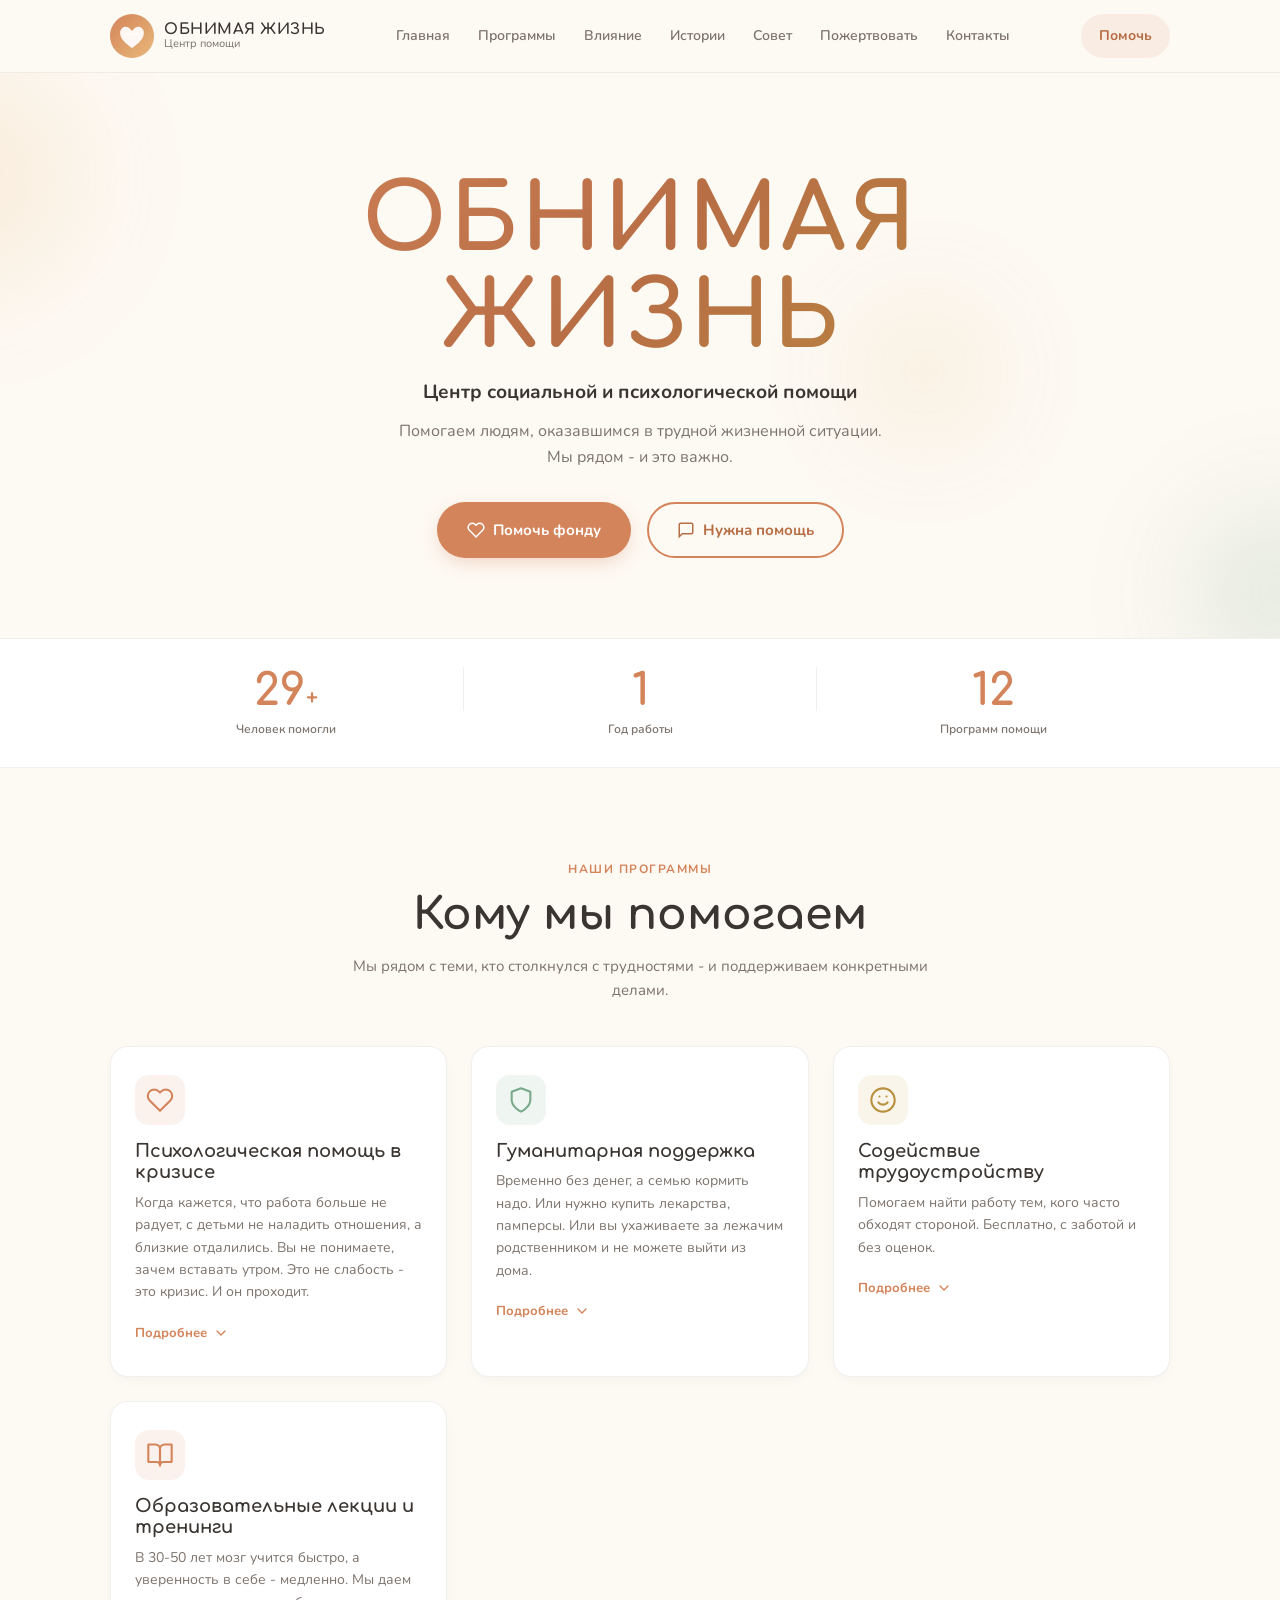
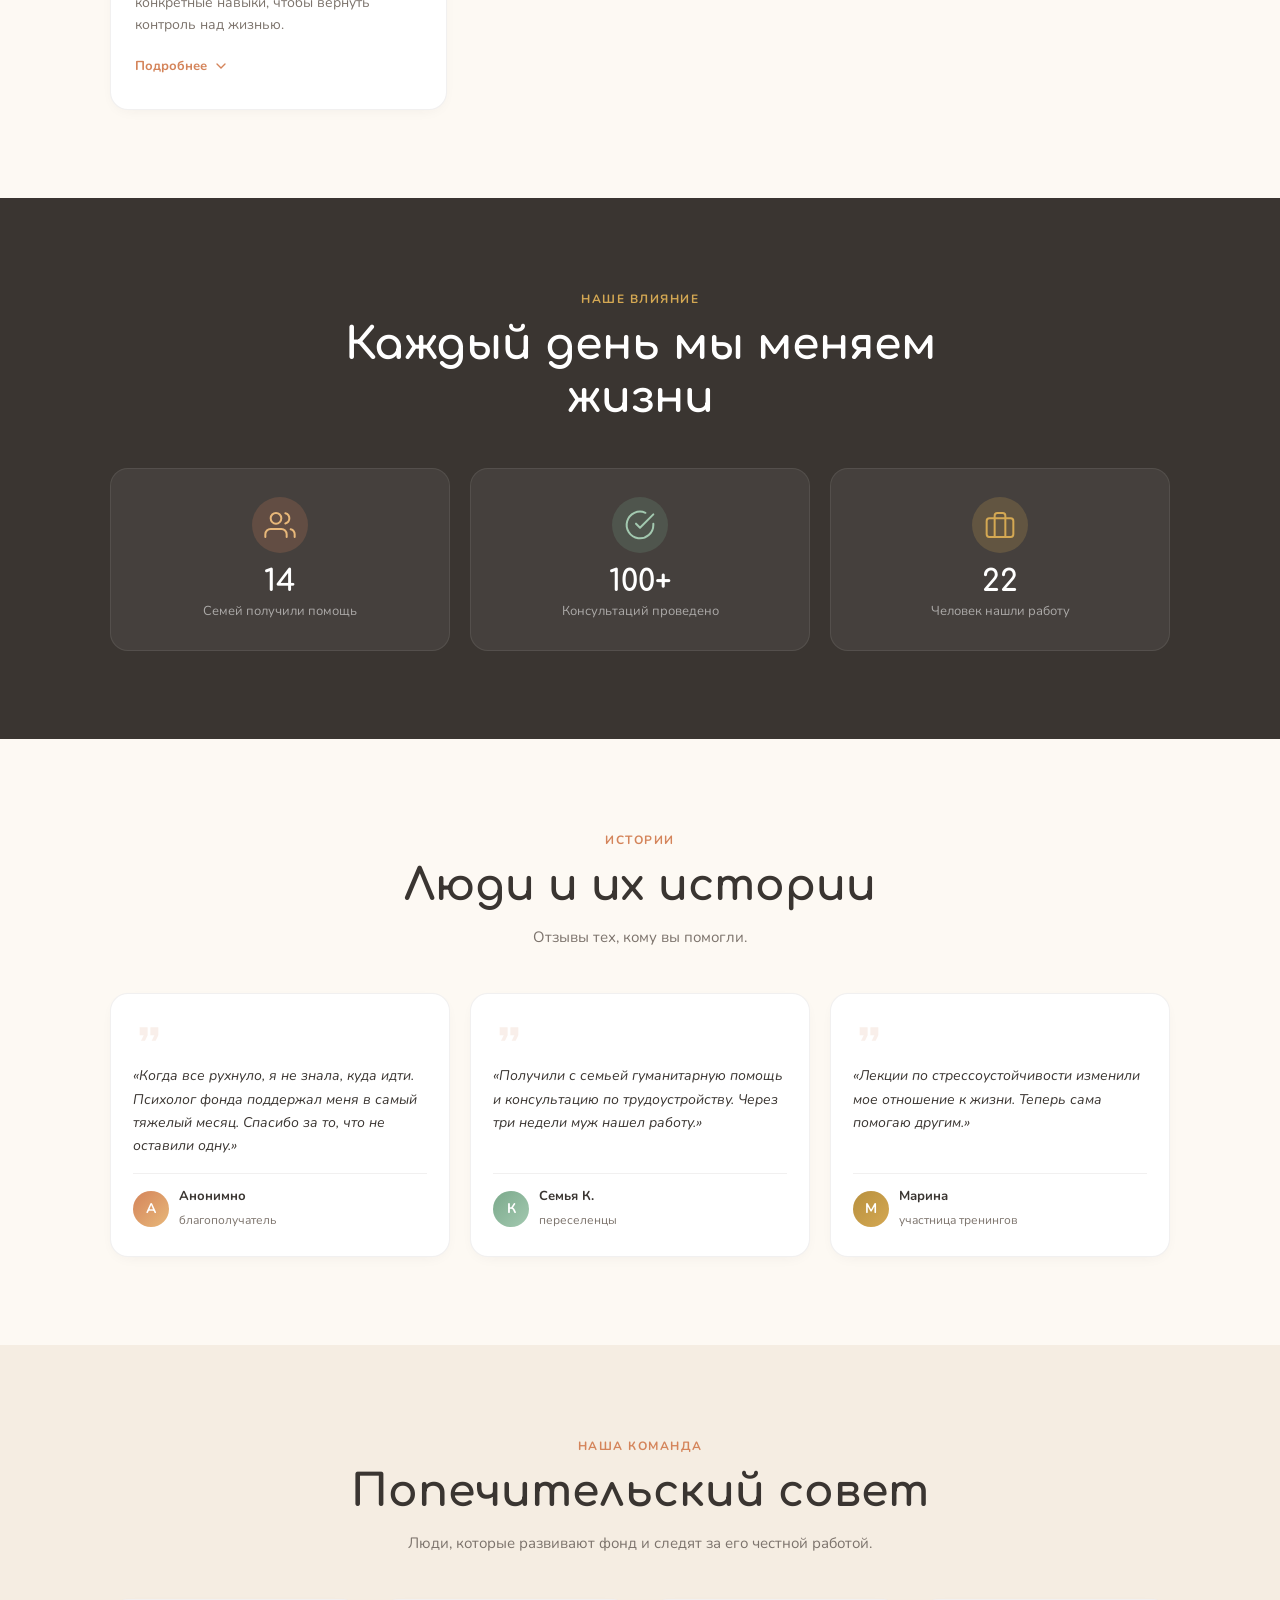
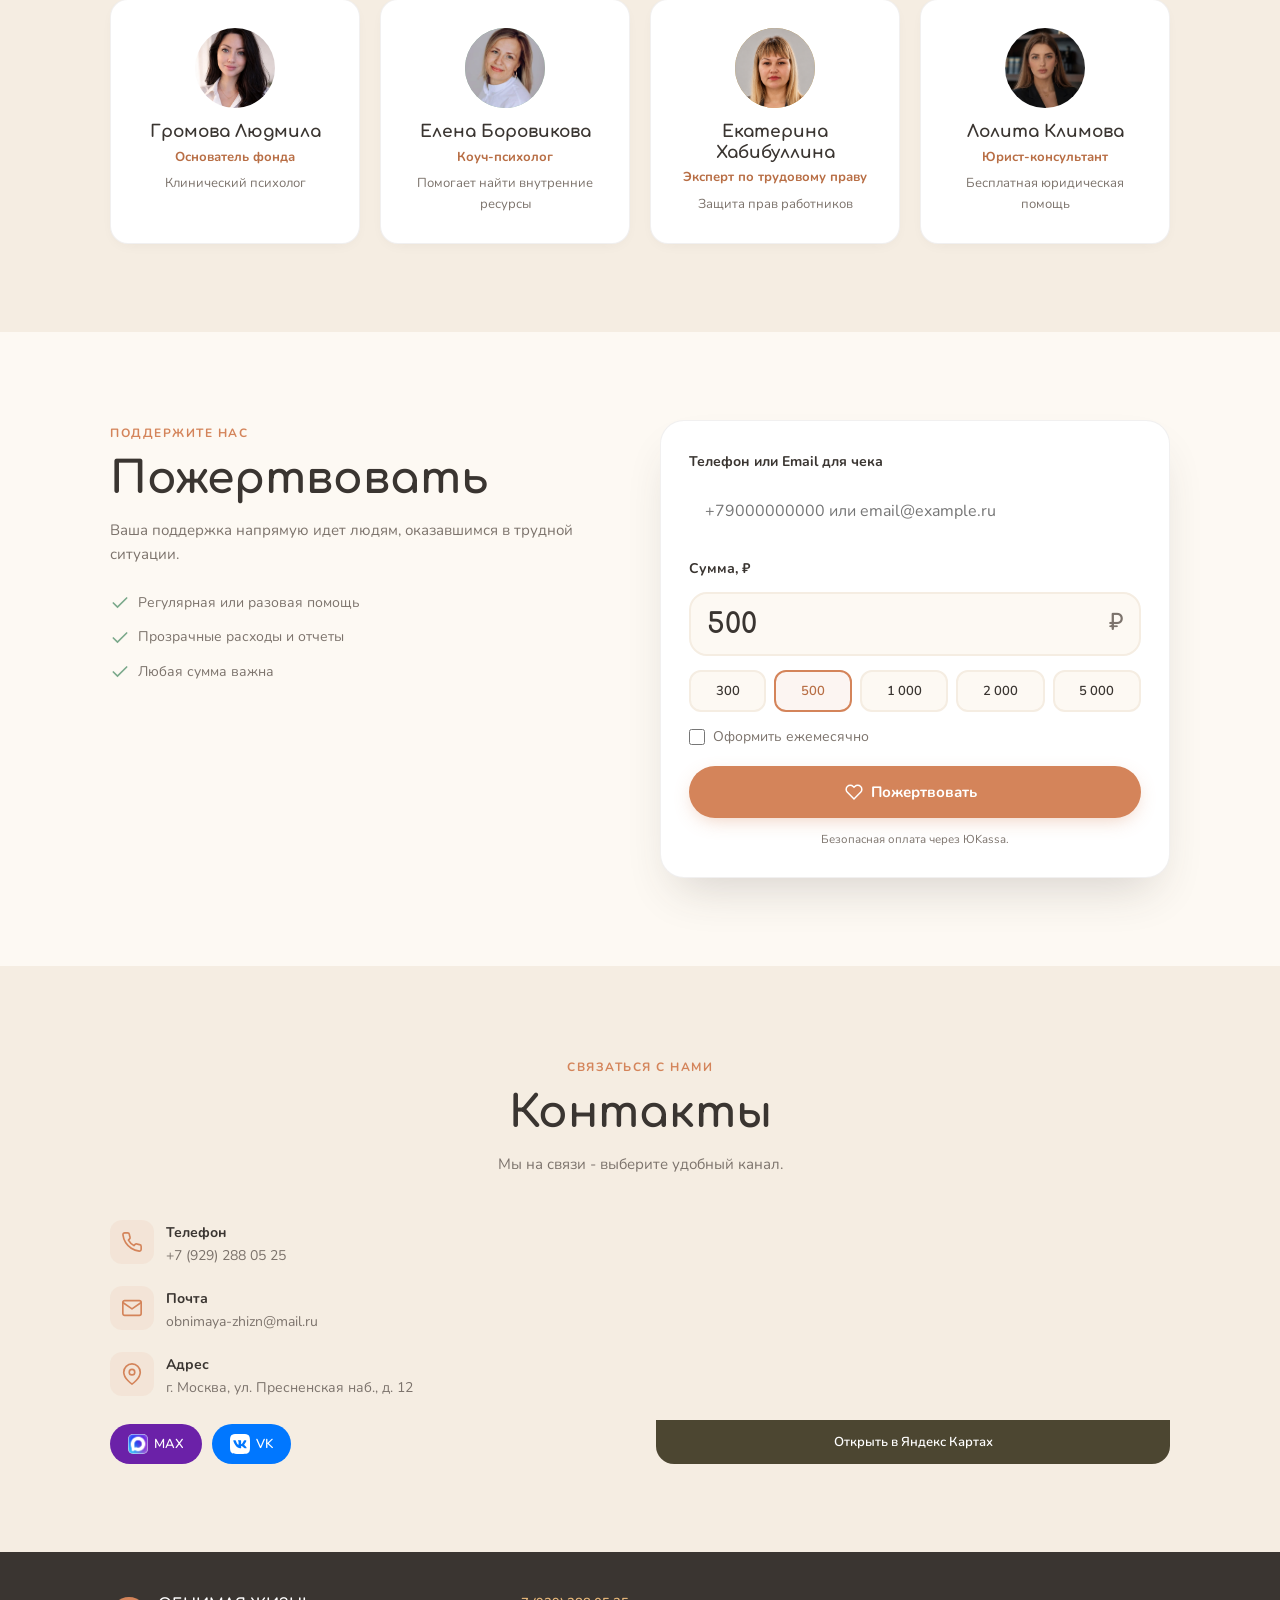
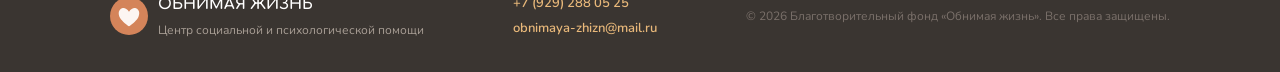
==== commit ff3eb360: "Add files via upload" ====
--- a/index.html
+++ b/index.html
@@ -341,15 +341,32 @@
             </li>
           </ul>
         </div>
-        <form class="donate-card reveal" id="donateForm">
+        <form class="donate-card reveal yoomoney-payment-form" id="donateForm" action="https://yookassa.ru/integration/simplepay/payment" method="post" accept-charset="utf-8">
+          <input name="customerNumber" type="hidden" value="Благотворительное пожертвование" />
+          <input name="shopId" type="hidden" value="1381396" />
+          <input name="sumEqualPrice" type="hidden" value="true" />
+          <input name="ym_merchant_receipt" type="hidden" value="" />
+          <div class="ym-products" hidden>
+            <div class="ym-product">
+              <span class="ym-product-price" data-price="0.0" data-id="859" data-count="1">0,00 ₽</span>
+              <input disabled type="hidden" name="text" value="Благотворительное пожертвование" />
+              <input disabled type="hidden" name="price" value="0.0" />
+              <input disabled type="hidden" name="quantity" value="1" />
+              <input disabled type="hidden" name="paymentSubjectType" value="commodity" />
+              <input disabled type="hidden" name="paymentMethodType" value="full_prepayment" />
+              <input disabled type="hidden" name="tax" value="1" />
+            </div>
+          </div>
+          <label class="donate-label" for="receiptContact">Телефон или Email для чека</label>
+          <input class="donate-contact ym-input" id="receiptContact" name="email" type="text" placeholder="+79000000000 или email@example.ru" required />
           <label class="donate-label" for="amount">Сумма, ₽</label>
-          <div class="amount-field">
-            <input type="number" id="amount" name="amount" min="50" step="50" value="500" inputmode="numeric" autocomplete="off" />
+          <div class="amount-field ym-input-icon-rub">
+            <input type="number" id="amount" name="sum" class="ym-input ym-sum-input ym-required-input" min="50" step="any" value="500" inputmode="decimal" autocomplete="off" required />
             <span class="rub">₽</span>
           </div>
           <div class="presets" id="presets">
             <button type="button" data-amount="300">300</button>
-            <button type="button" data-amount="500">500</button>
+            <button type="button" data-amount="500" class="active">500</button>
             <button type="button" data-amount="1000">1 000</button>
             <button type="button" data-amount="2000">2 000</button>
             <button type="button" data-amount="5000">5 000</button>
@@ -357,11 +374,12 @@
           <label class="donate-check" for="monthly">
             <input type="checkbox" id="monthly" /> Оформить ежемесячно
           </label>
-          <button type="submit" class="btn btn-primary btn-block btn-lg">
+          <button type="submit" data-text="Пожертвовать" class="btn btn-primary btn-block btn-lg ym-btn-pay ym-result-price">
             <svg width="18" height="18" viewBox="0 0 24 24" fill="none" stroke="currentColor" stroke-width="2" stroke-linecap="round" aria-hidden="true" focusable="false"><path d="M20.84 4.61a5.5 5.5 0 0 0-7.78 0L12 5.67l-1.06-1.06a5.5 5.5 0 0 0-7.78 7.78l1.06 1.06L12 21.23l7.78-7.78 1.06-1.06a5.5 5.5 0 0 0 0-7.78z"/></svg>
-            Пожертвовать
+            <span class="ym-text-crop">Пожертвовать</span>
+            <span class="ym-price-output"></span>
           </button>
-          <p class="donate-note">Заглушка: здесь будет подключение ЮKassa.</p>
+          <p class="donate-note">Безопасная оплата через ЮKassa.</p>
         </form>
       </div>
     </section>
@@ -404,11 +422,11 @@
               </div>
             </div>
             <div class="socials">
-              <a href="#" class="social social-max" data-net="MAX" aria-label="Мы в MAX">
+              <a href="https://max.ru/join/v4LMrbzJPPnN_mNeuVqZyB0vlKlKjBql6FfczcVrLTQ" class="social social-max" data-net="MAX" target="_blank" rel="noopener noreferrer" aria-label="Мы в MAX">
                 <img class="max-icon max-icon--social" src="max-icon.png" alt="" aria-hidden="true" />
                 MAX
               </a>
-              <a href="#" class="social social-vk" data-net="VK" aria-label="Мы во ВКонтакте">
+              <a href="https://vk.ru/club240434525" class="social social-vk" data-net="VK" target="_blank" rel="noopener noreferrer" aria-label="Мы во ВКонтакте">
                 <svg viewBox="0 0 24 24" width="20" height="20" fill="currentColor" aria-hidden="true" focusable="false"><path d="M15.684 0H8.316C1.592 0 0 1.592 0 8.316v7.368C0 22.408 1.592 24 8.316 24h7.368C22.408 24 24 22.408 24 15.684V8.316C24 1.592 22.391 0 15.684 0zm3.692 17.123h-1.744c-.66 0-.864-.525-2.05-1.727-1.033-1-1.49-1.135-1.744-1.135-.356 0-.458.102-.458.593v1.575c0 .424-.135.678-1.253.678-1.846 0-3.896-1.118-5.335-3.202C4.624 10.857 4.03 8.57 4.03 8.096c0-.254.102-.491.593-.491h1.744c.44 0 .61.203.78.678.847 2.49 2.27 4.675 2.852 4.675.22 0 .322-.102.322-.66V9.721c-.068-1.186-.695-1.287-.695-1.71 0-.203.17-.407.44-.407h2.744c.373 0 .508.203.508.643v3.473c0 .372.17.508.271.508.22 0 .407-.136.813-.542 1.253-1.406 2.15-3.574 2.15-3.574.119-.254.322-.491.763-.491h1.744c.525 0 .644.27.525.643-.22 1.017-2.354 4.031-2.354 4.031-.186.305-.254.44 0 .78.186.254.796.779 1.203 1.253.745.847 1.32 1.558 1.473 2.05.17.49-.085.744-.576.744z"/></svg>
                 VK
               </a>
@@ -456,23 +474,24 @@
       <h3 id="helpTitle">Куда вам удобнее написать?</h3>
       <p class="modal-sub">Выберите мессенджер - мы свяжемся с вами и поможем.</p>
       <div class="help-choices">
-        <a href="https://max.com/" class="help-choice" data-net="MAX" target="_blank" rel="noopener noreferrer">
+        <a href="https://max.ru/join/v4LMrbzJPPnN_mNeuVqZyB0vlKlKjBql6FfczcVrLTQ" class="help-choice" data-net="MAX" target="_blank" rel="noopener noreferrer">
           <span class="hc-ic hc-ic--max">
             <img class="max-icon max-icon--modal" src="max-icon.png" alt="" aria-hidden="true" />
           </span>
           <strong>MAX</strong>
         </a>
-        <a href="https://vk.com/" class="help-choice" data-net="VK" target="_blank" rel="noopener noreferrer">
+        <a href="https://vk.ru/club240434525" class="help-choice" data-net="VK" target="_blank" rel="noopener noreferrer">
           <span class="hc-ic hc-ic--vk">
             <svg viewBox="0 0 24 24" width="28" height="28" fill="currentColor" aria-hidden="true" focusable="false"><path d="M15.684 0H8.316C1.592 0 0 1.592 0 8.316v7.368C0 22.408 1.592 24 8.316 24h7.368C22.408 24 24 22.408 24 15.684V8.316C24 1.592 22.391 0 15.684 0zm3.692 17.123h-1.744c-.66 0-.864-.525-2.05-1.727-1.033-1-1.49-1.135-1.744-1.135-.356 0-.458.102-.458.593v1.575c0 .424-.135.678-1.253.678-1.846 0-3.896-1.118-5.335-3.202C4.624 10.857 4.03 8.57 4.03 8.096c0-.254.102-.491.593-.491h1.744c.44 0 .61.203.78.678.847 2.49 2.27 4.675 2.852 4.675.22 0 .322-.102.322-.66V9.721c-.068-1.186-.695-1.287-.695-1.71 0-.203.17-.407.44-.407h2.744c.373 0 .508.203.508.643v3.473c0 .372.17.508.271.508.22 0 .407-.136.813-.542 1.253-1.406 2.15-3.574 2.15-3.574.119-.254.322-.491.763-.491h1.744c.525 0 .644.27.525.643-.22 1.017-2.354 4.031-2.354 4.031-.186.305-.254.44 0 .78.186.254.796.779 1.203 1.253.745.847 1.32 1.558 1.473 2.05.17.49-.085.744-.576.744z"/></svg>
           </span>
           <strong>VK</strong>
         </a>
       </div>
-      <p class="modal-note">Ссылки на мессенджеры добавим позже.</p>
+      <p class="modal-note">Выберите удобный способ связи.</p>
     </div>
   </div>
 
+  <script src="https://yookassa.ru/integration/simplepay/js/yookassa_construct_form.js?v=1.36.0"></script>
   <script src="script.js"></script>
 </body>
 </html>
--- a/styles.css
+++ b/styles.css
@@ -384,6 +384,22 @@
   box-shadow: var(--shadow-lg);
   border: 1px solid var(--border);
 }
+.donate-contact {
+  width: 100%;
+  margin: 10px 0 18px;
+  padding: 14px 16px;
+  border: 1px solid var(--line);
+  border-radius: 12px;
+  background: #fff;
+  color: var(--ink);
+  font: inherit;
+  outline: none;
+  transition: border-color .2s ease, box-shadow .2s ease;
+}
+.donate-contact:focus {
+  border-color: var(--warm);
+  box-shadow: 0 0 0 3px rgba(212, 132, 90, .14);
+}
 .donate-label { font-weight: 700; font-size: 14px; }
 .amount-field { position: relative; margin-top: 10px; }
 .amount-field input {
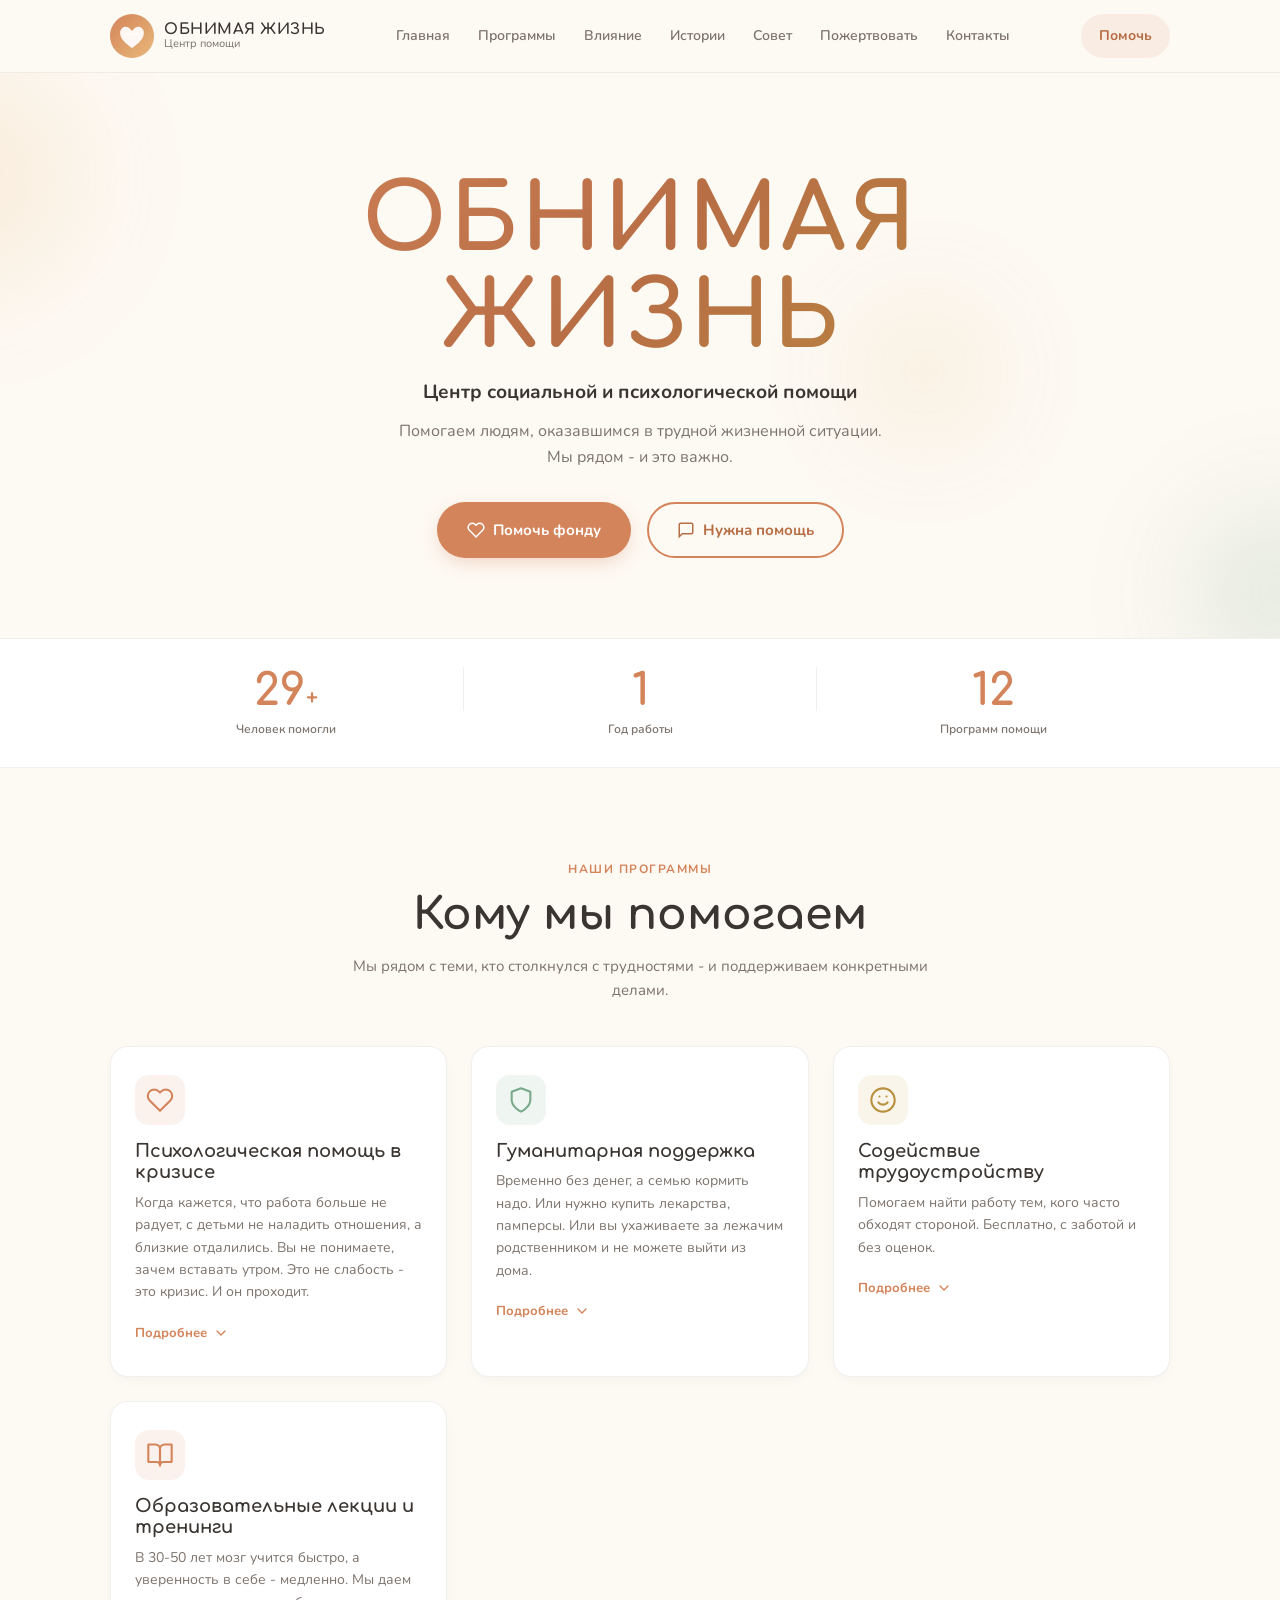
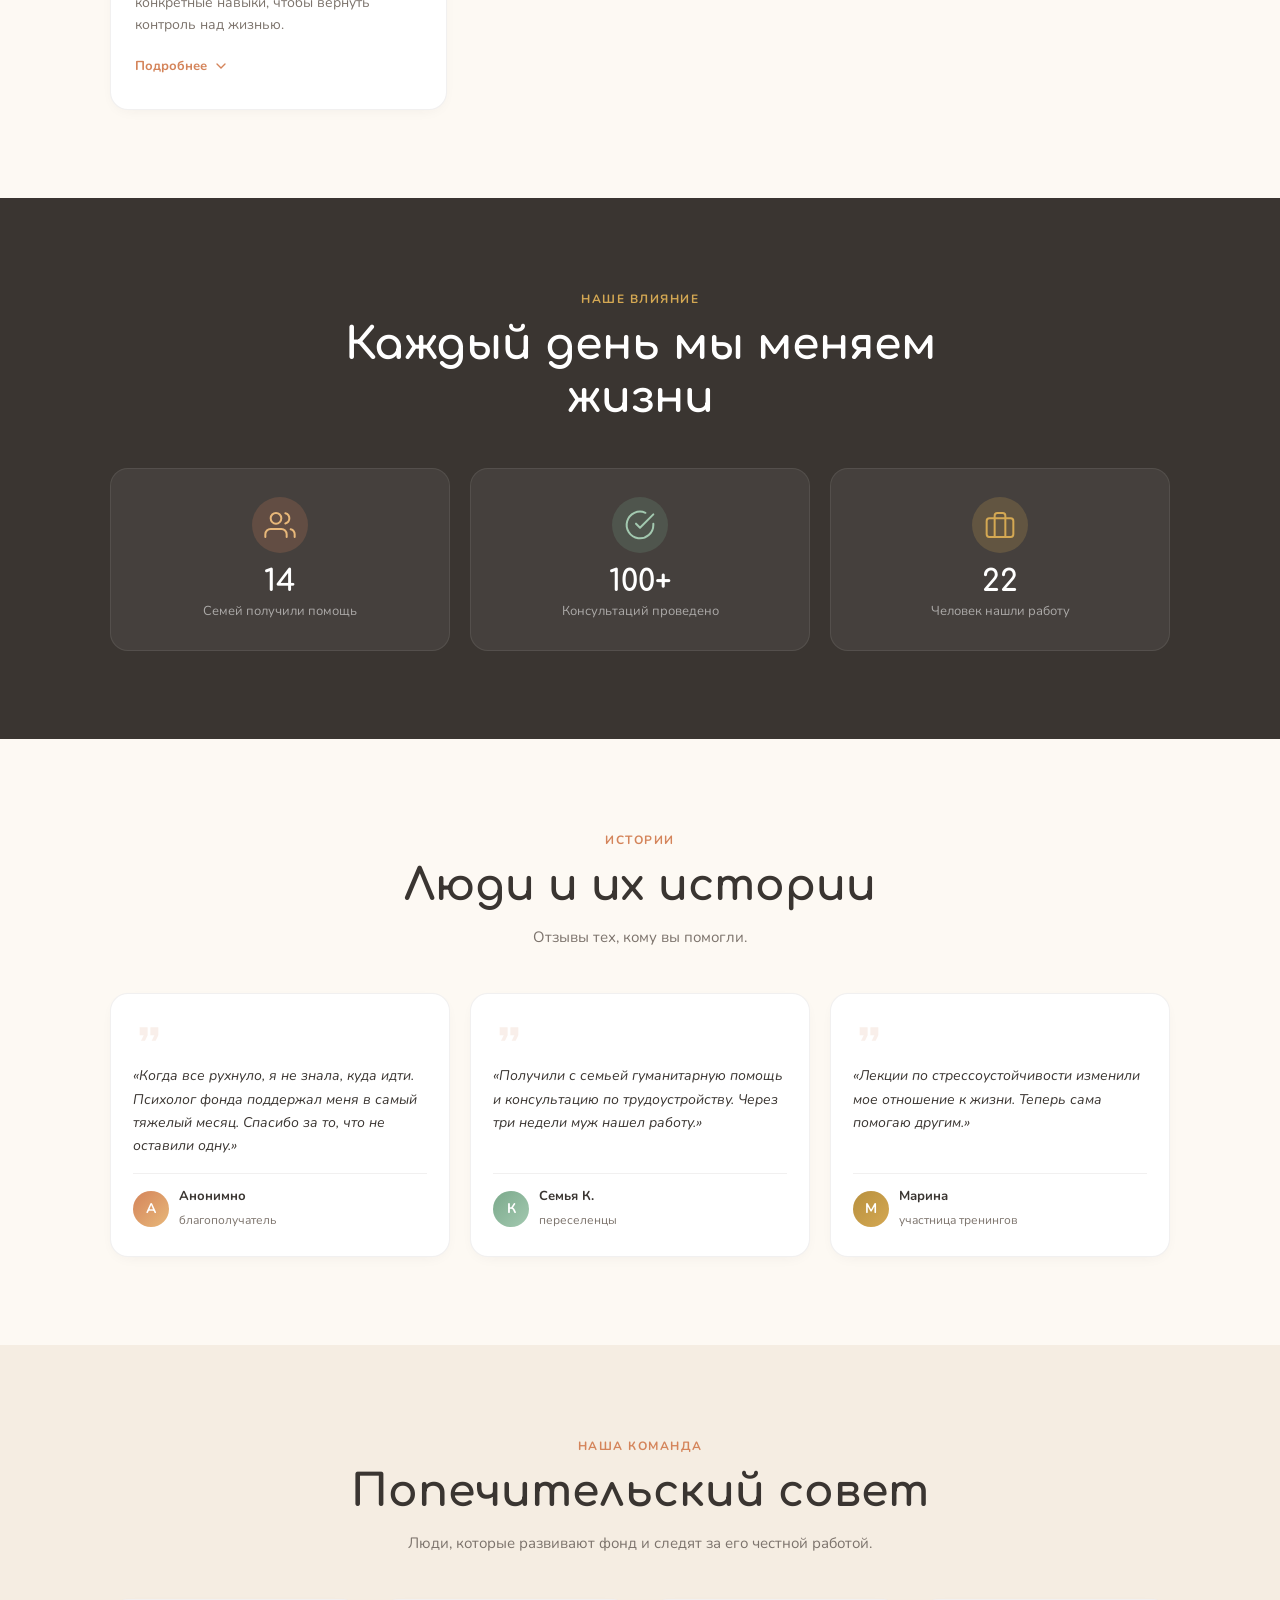
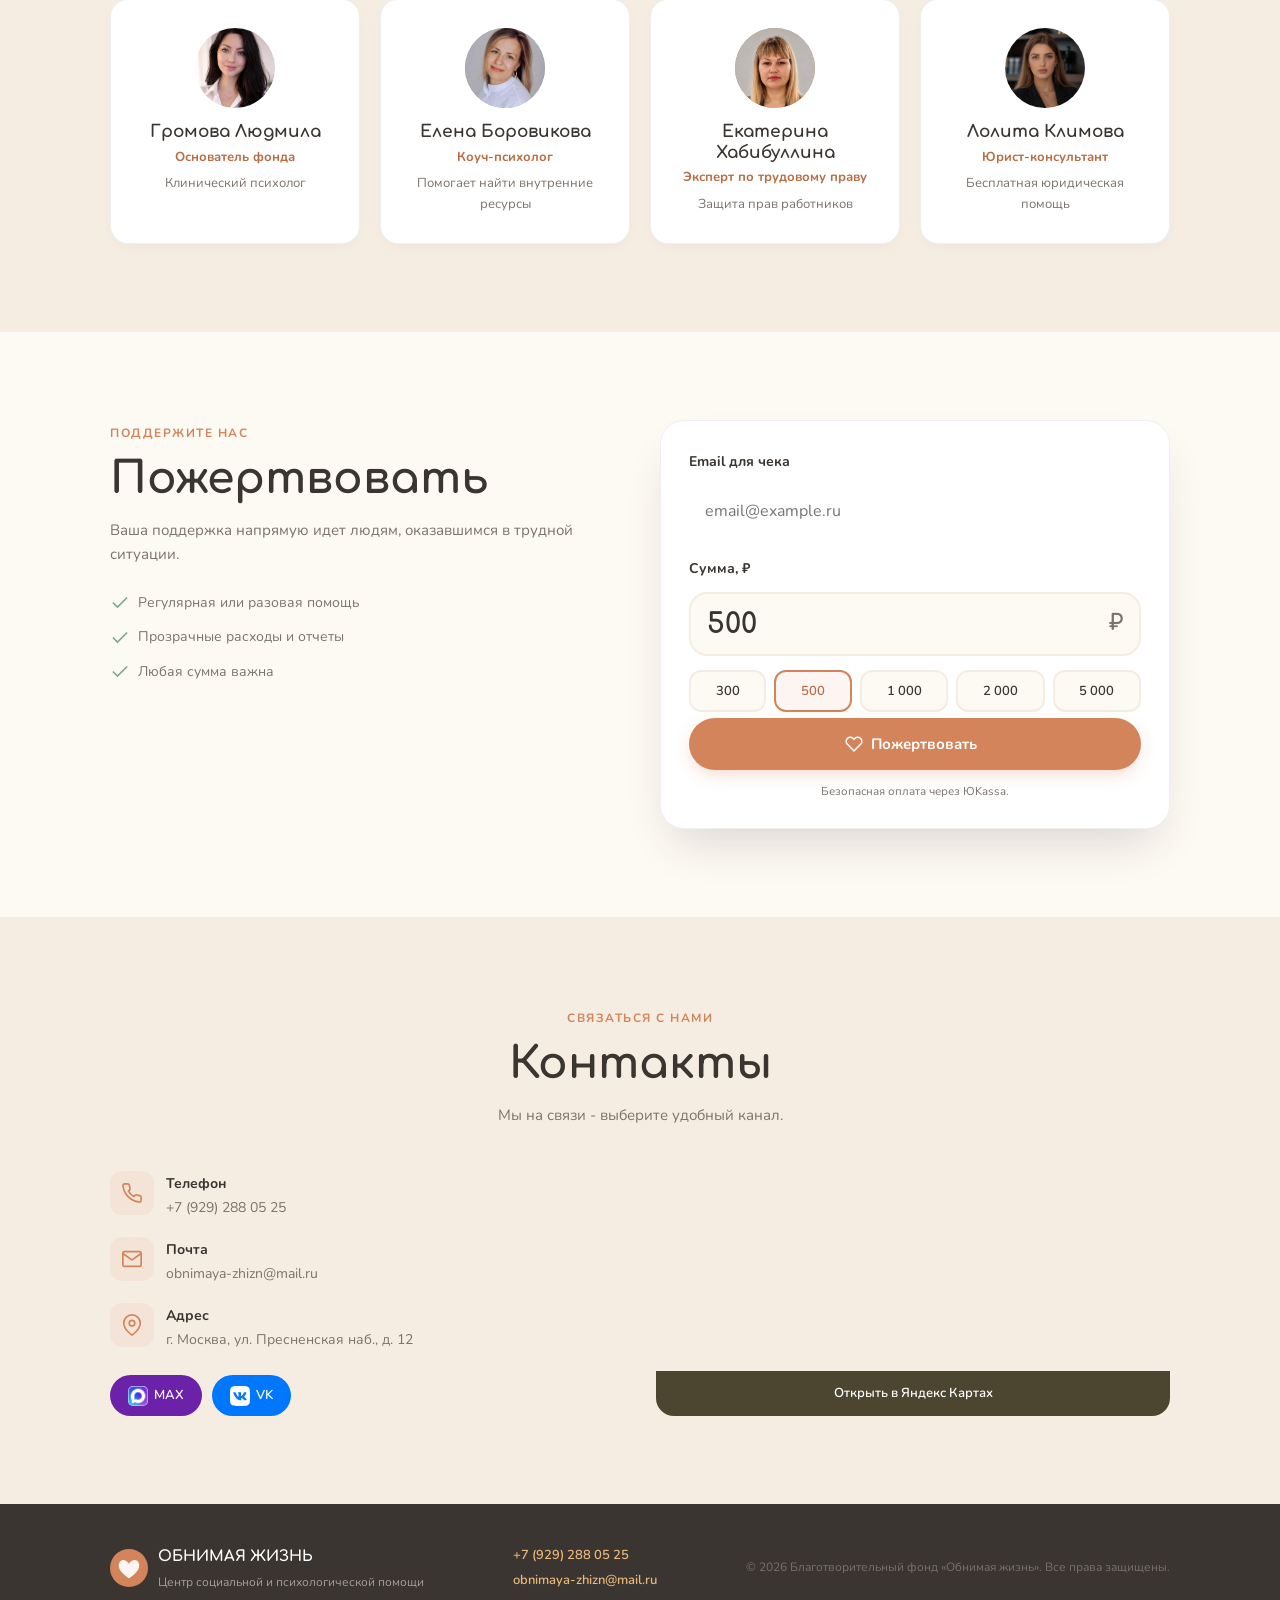
==== commit 4d464a3e: "Add files via upload" ====
--- a/index.html
+++ b/index.html
@@ -4,8 +4,53 @@
   <meta charset="UTF-8" />
   <meta name="viewport" content="width=device-width, initial-scale=1.0" />
   <meta name="color-scheme" content="light" />
-  <title>ОБНИМАЯ ЖИЗНЬ - Центр социальной и психологической помощи</title>
-  <meta name="description" content="Благотворительный фонд «Обнимая жизнь» - помогаем людям, оказавшимся в трудной жизненной ситуации." />
+  <title>Благотворительный фонд «Обнимая жизнь» — помощь людям</title>
+  <meta name="description" content="Благотворительный фонд «Обнимая жизнь» в Москве: социальная и психологическая помощь людям и семьям в трудной жизненной ситуации." />
+  <meta name="robots" content="index, follow, max-image-preview:large" />
+  <meta name="theme-color" content="#D4845A" />
+  <meta name="author" content="Благотворительный фонд «Обнимая жизнь»" />
+  <link rel="canonical" href="https://obnimaya-zhizn.ru/" />
+  <link rel="icon" href="favicon.svg" type="image/svg+xml" />
+  <link rel="apple-touch-icon" href="logo-obnimaya-zhizn-round-white.png" />
+  <link rel="manifest" href="site.webmanifest" />
+
+  <meta property="og:locale" content="ru_RU" />
+  <meta property="og:type" content="website" />
+  <meta property="og:site_name" content="Обнимая жизнь" />
+  <meta property="og:title" content="Благотворительный фонд «Обнимая жизнь»" />
+  <meta property="og:description" content="Помогаем людям и семьям, оказавшимся в трудной жизненной ситуации." />
+  <meta property="og:url" content="https://obnimaya-zhizn.ru/" />
+  <meta property="og:image" content="https://obnimaya-zhizn.ru/logo-obnimaya-zhizn-round-white.png" />
+  <meta property="og:image:alt" content="Логотип благотворительного фонда «Обнимая жизнь»" />
+  <meta name="twitter:card" content="summary" />
+  <meta name="twitter:title" content="Благотворительный фонд «Обнимая жизнь»" />
+  <meta name="twitter:description" content="Социальная и психологическая помощь людям и семьям." />
+  <meta name="twitter:image" content="https://obnimaya-zhizn.ru/logo-obnimaya-zhizn-round-white.png" />
+
+  <script type="application/ld+json">
+  {
+    "@context": "https://schema.org",
+    "@type": "NGO",
+    "name": "Благотворительный фонд «Обнимая жизнь»",
+    "alternateName": "Обнимая жизнь",
+    "url": "https://obnimaya-zhizn.ru/",
+    "logo": "https://obnimaya-zhizn.ru/logo-obnimaya-zhizn-round-white.png",
+    "image": "https://obnimaya-zhizn.ru/logo-obnimaya-zhizn-round-white.png",
+    "description": "Социальная и психологическая помощь людям и семьям в трудной жизненной ситуации.",
+    "telephone": "+7-929-288-05-25",
+    "email": "obnimaya-zhizn@mail.ru",
+    "address": {
+      "@type": "PostalAddress",
+      "streetAddress": "Пресненская набережная, 12",
+      "addressLocality": "Москва",
+      "addressCountry": "RU"
+    },
+    "sameAs": [
+      "https://vk.ru/club240434525",
+      "https://max.ru/join/v4LMrbzJPPnN_mNeuVqZyB0vlKlKjBql6FfczcVrLTQ"
+    ]
+  }
+  </script>
   <link rel="preconnect" href="https://fonts.googleapis.com" />
   <link rel="preconnect" href="https://fonts.gstatic.com" crossorigin />
   <link href="https://fonts.googleapis.com/css2?family=Nunito:wght@400;500;600;700;800&family=Comfortaa:wght@400;500;600;700&display=swap" rel="stylesheet" />
@@ -348,17 +393,20 @@
           <input name="ym_merchant_receipt" type="hidden" value="" />
           <div class="ym-products" hidden>
             <div class="ym-product">
-              <span class="ym-product-price" data-price="0.0" data-id="859" data-count="1">0,00 ₽</span>
+              <div class="ym-product-line">
+                <span class="ym-product-description"><span class="ym-product-count">1×</span>Благотворительное пожертвование</span>
+                <span class="ym-product-price" data-price="500.00" data-id="859" data-count="1">500,00 ₽</span>
+              </div>
               <input disabled type="hidden" name="text" value="Благотворительное пожертвование" />
-              <input disabled type="hidden" name="price" value="0.0" />
+              <input disabled type="hidden" name="price" value="500.00" />
               <input disabled type="hidden" name="quantity" value="1" />
-              <input disabled type="hidden" name="paymentSubjectType" value="commodity" />
-              <input disabled type="hidden" name="paymentMethodType" value="full_prepayment" />
+              <input disabled type="hidden" name="paymentSubjectType" value="another" />
+              <input disabled type="hidden" name="paymentMethodType" value="full_payment" />
               <input disabled type="hidden" name="tax" value="1" />
             </div>
           </div>
-          <label class="donate-label" for="receiptContact">Телефон или Email для чека</label>
-          <input class="donate-contact ym-input" id="receiptContact" name="email" type="text" placeholder="+79000000000 или email@example.ru" required />
+          <label class="donate-label" for="receiptContact">Email для чека</label>
+          <input class="donate-contact ym-input" id="receiptContact" name="email" type="email" placeholder="email@example.ru" autocomplete="email" required />
           <label class="donate-label" for="amount">Сумма, ₽</label>
           <div class="amount-field ym-input-icon-rub">
             <input type="number" id="amount" name="sum" class="ym-input ym-sum-input ym-required-input" min="50" step="any" value="500" inputmode="decimal" autocomplete="off" required />
@@ -371,9 +419,6 @@
             <button type="button" data-amount="2000">2 000</button>
             <button type="button" data-amount="5000">5 000</button>
           </div>
-          <label class="donate-check" for="monthly">
-            <input type="checkbox" id="monthly" /> Оформить ежемесячно
-          </label>
           <button type="submit" data-text="Пожертвовать" class="btn btn-primary btn-block btn-lg ym-btn-pay ym-result-price">
             <svg width="18" height="18" viewBox="0 0 24 24" fill="none" stroke="currentColor" stroke-width="2" stroke-linecap="round" aria-hidden="true" focusable="false"><path d="M20.84 4.61a5.5 5.5 0 0 0-7.78 0L12 5.67l-1.06-1.06a5.5 5.5 0 0 0-7.78 7.78l1.06 1.06L12 21.23l7.78-7.78 1.06-1.06a5.5 5.5 0 0 0 0-7.78z"/></svg>
             <span class="ym-text-crop">Пожертвовать</span>
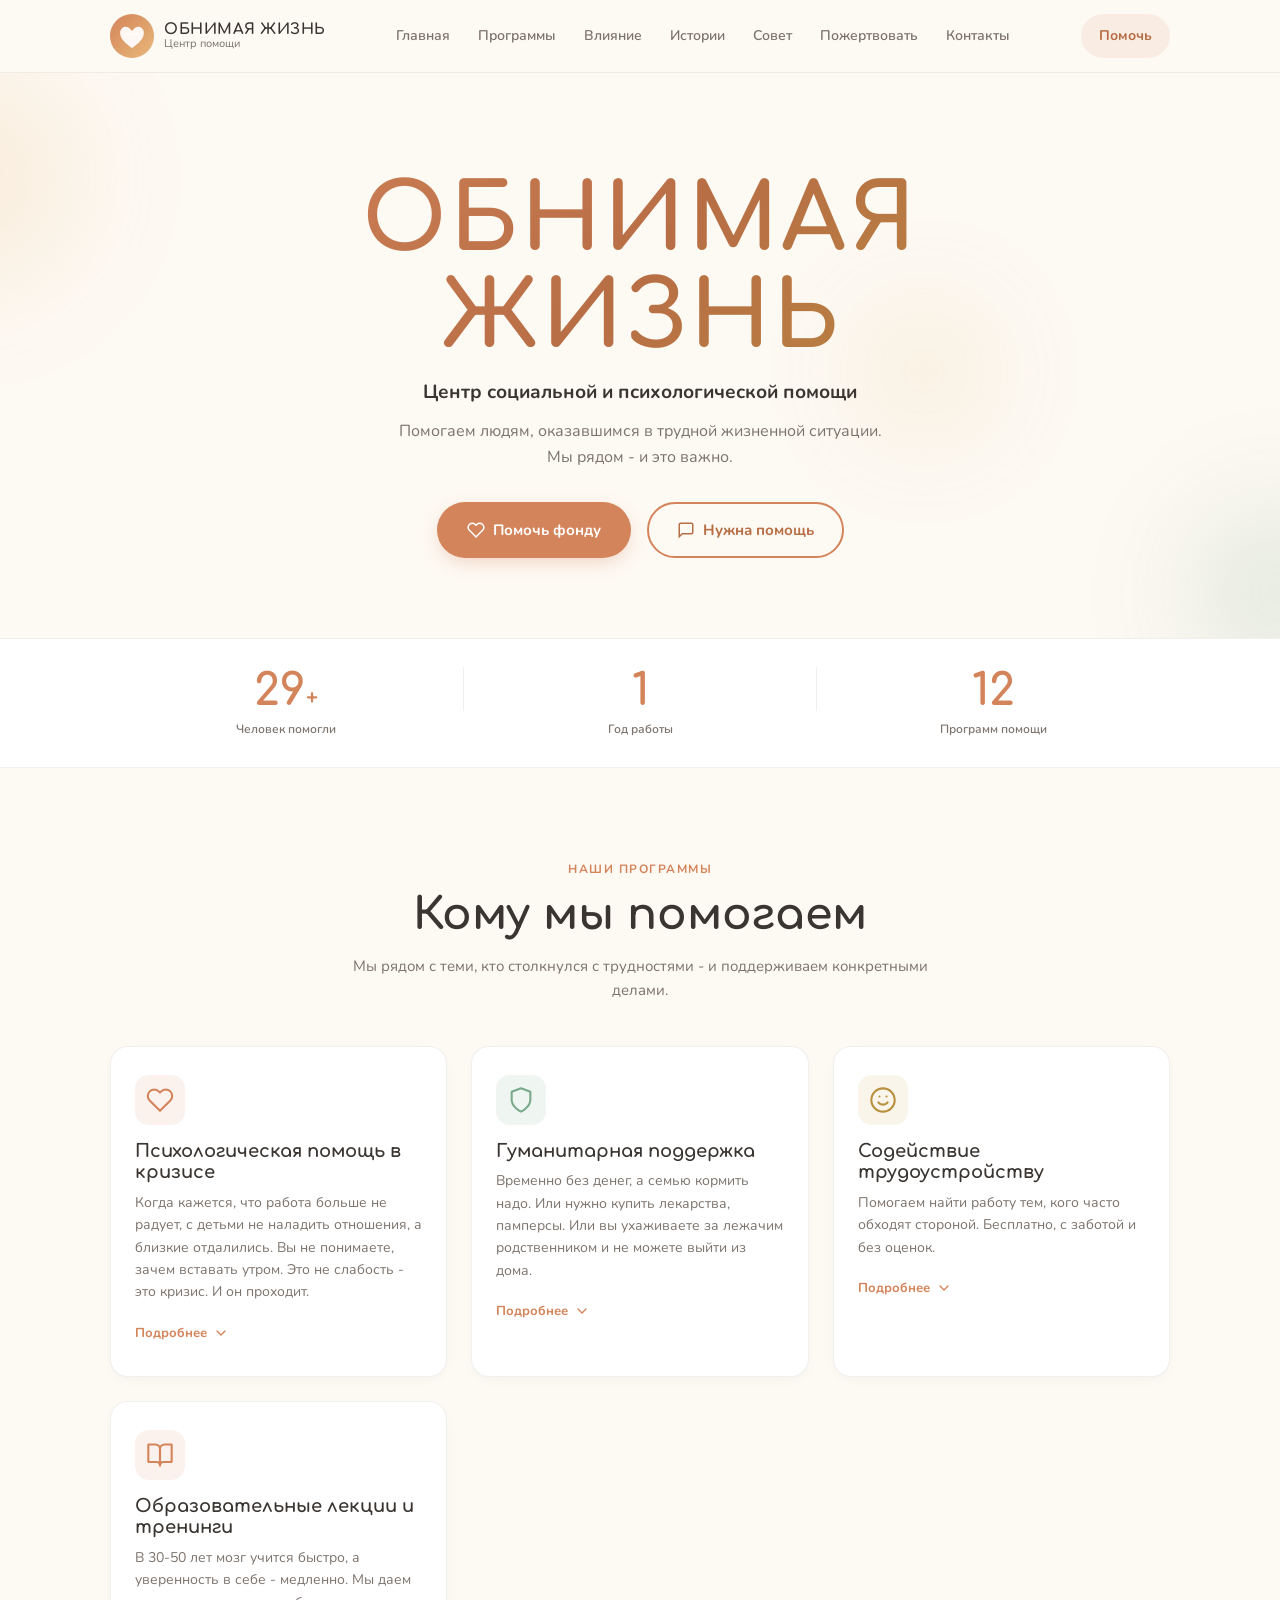
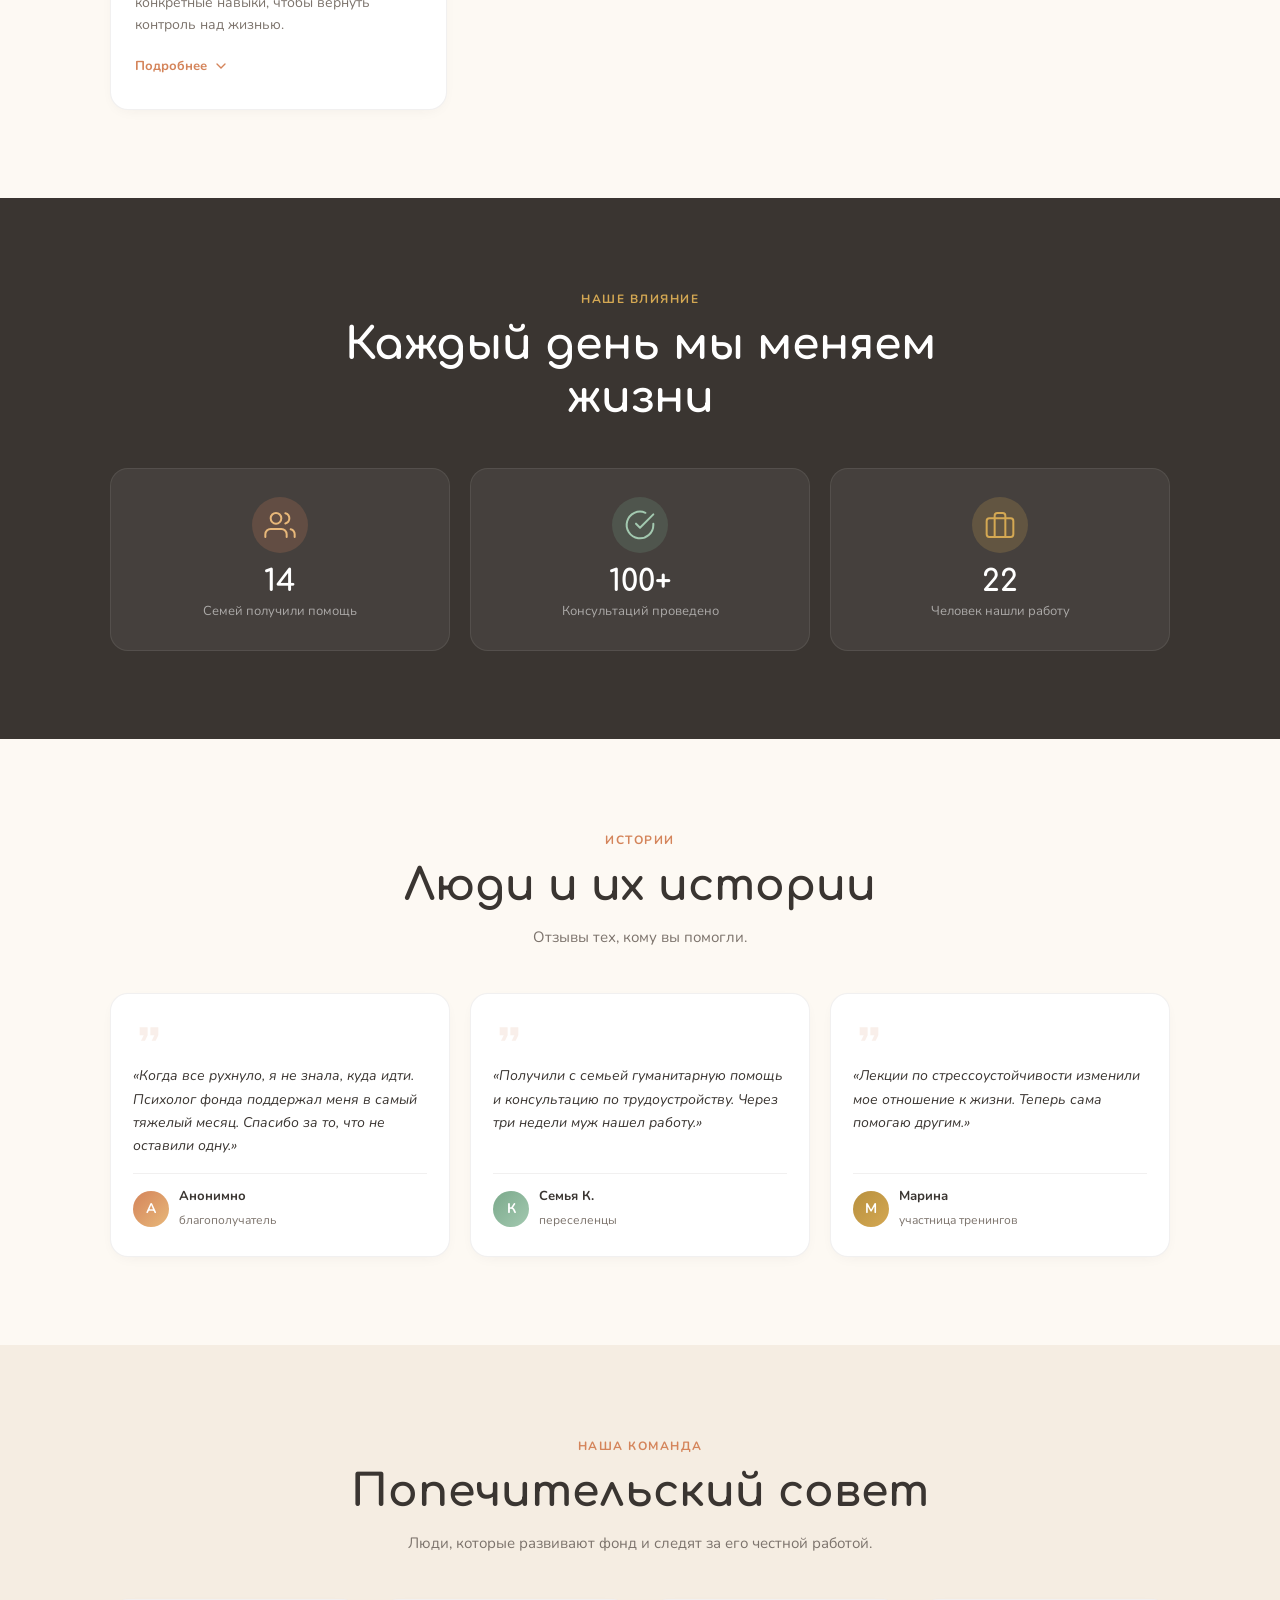
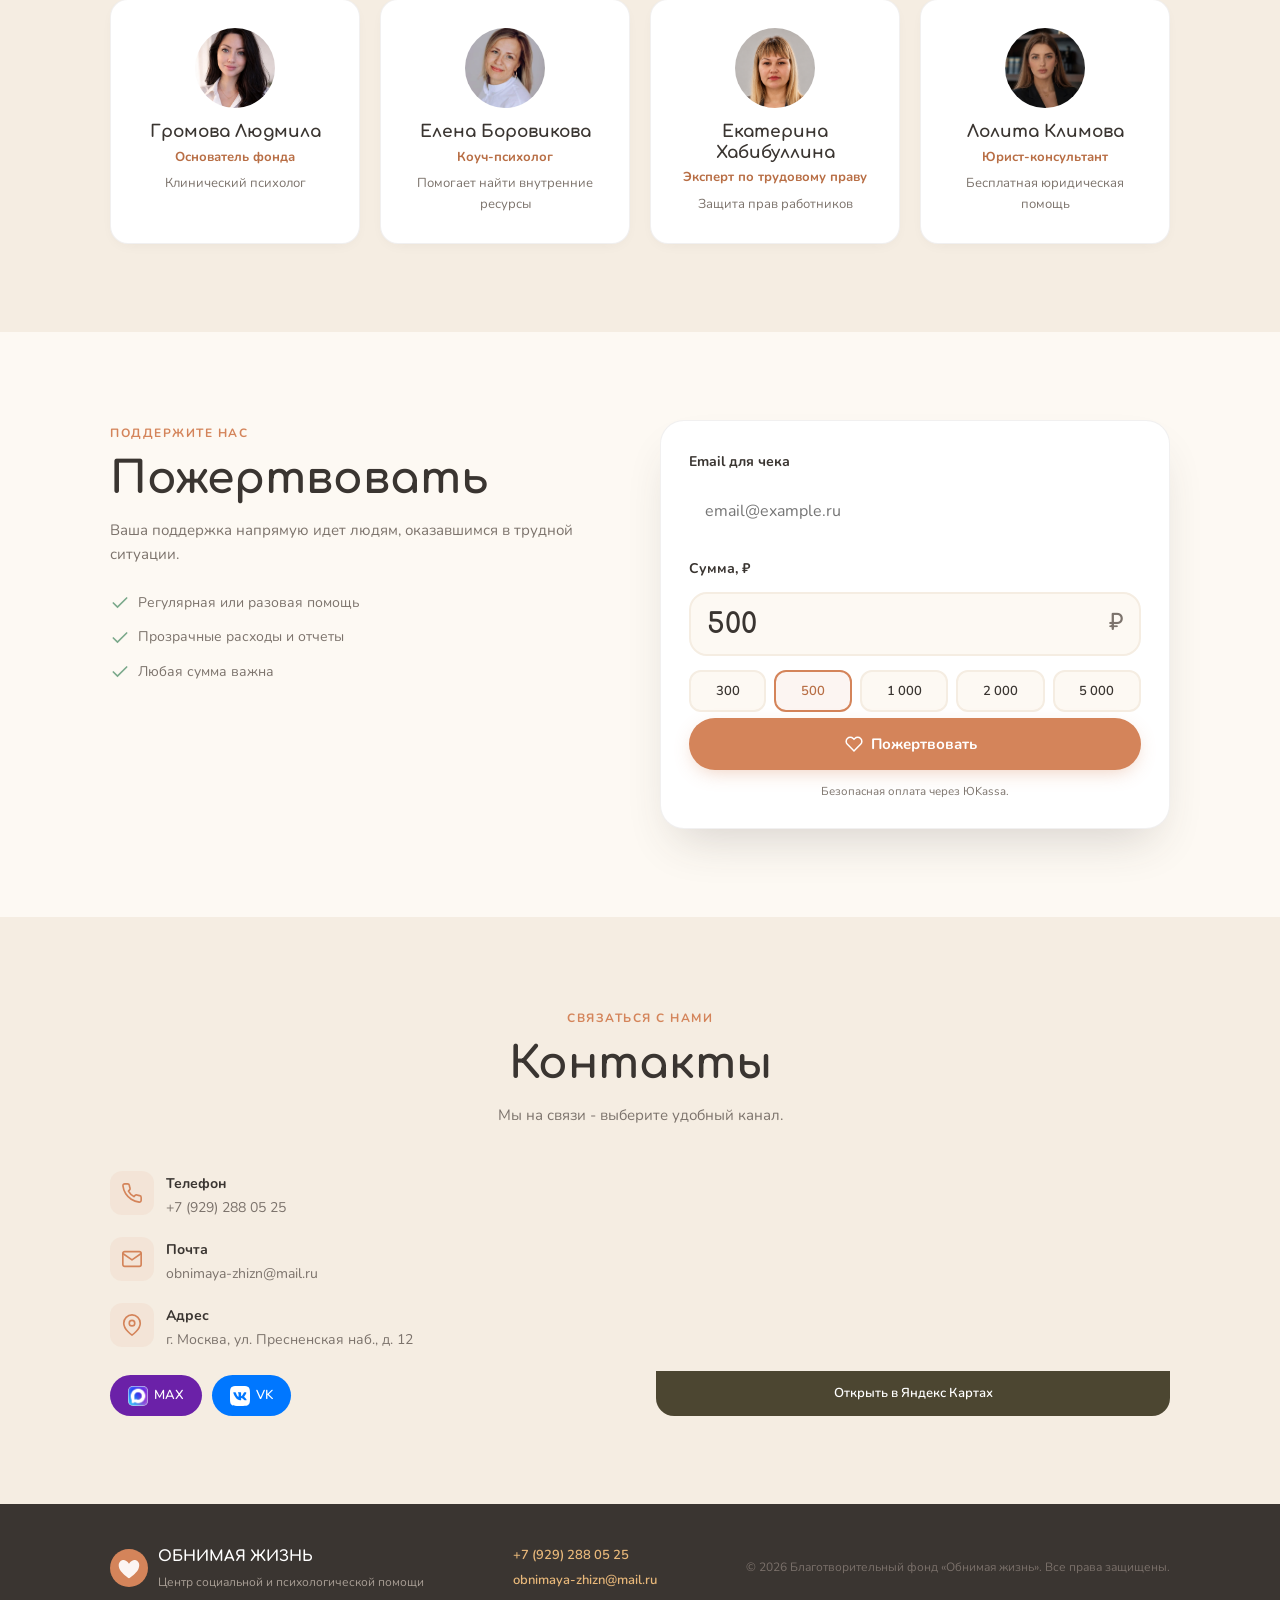
==== commit 043c5428: "Add files via upload" ====
--- a/index.html
+++ b/index.html
@@ -10,7 +10,7 @@
   <meta name="theme-color" content="#D4845A" />
   <meta name="author" content="Благотворительный фонд «Обнимая жизнь»" />
   <link rel="canonical" href="https://obnimaya-zhizn.ru/" />
-  <link rel="icon" href="favicon.svg" type="image/svg+xml" />
+  <link rel="icon" href="https://obnimaya-zhizn.ru/favicon.svg" type="image/svg+xml" />
   <link rel="apple-touch-icon" href="logo-obnimaya-zhizn-round-white.png" />
   <link rel="manifest" href="site.webmanifest" />
 
